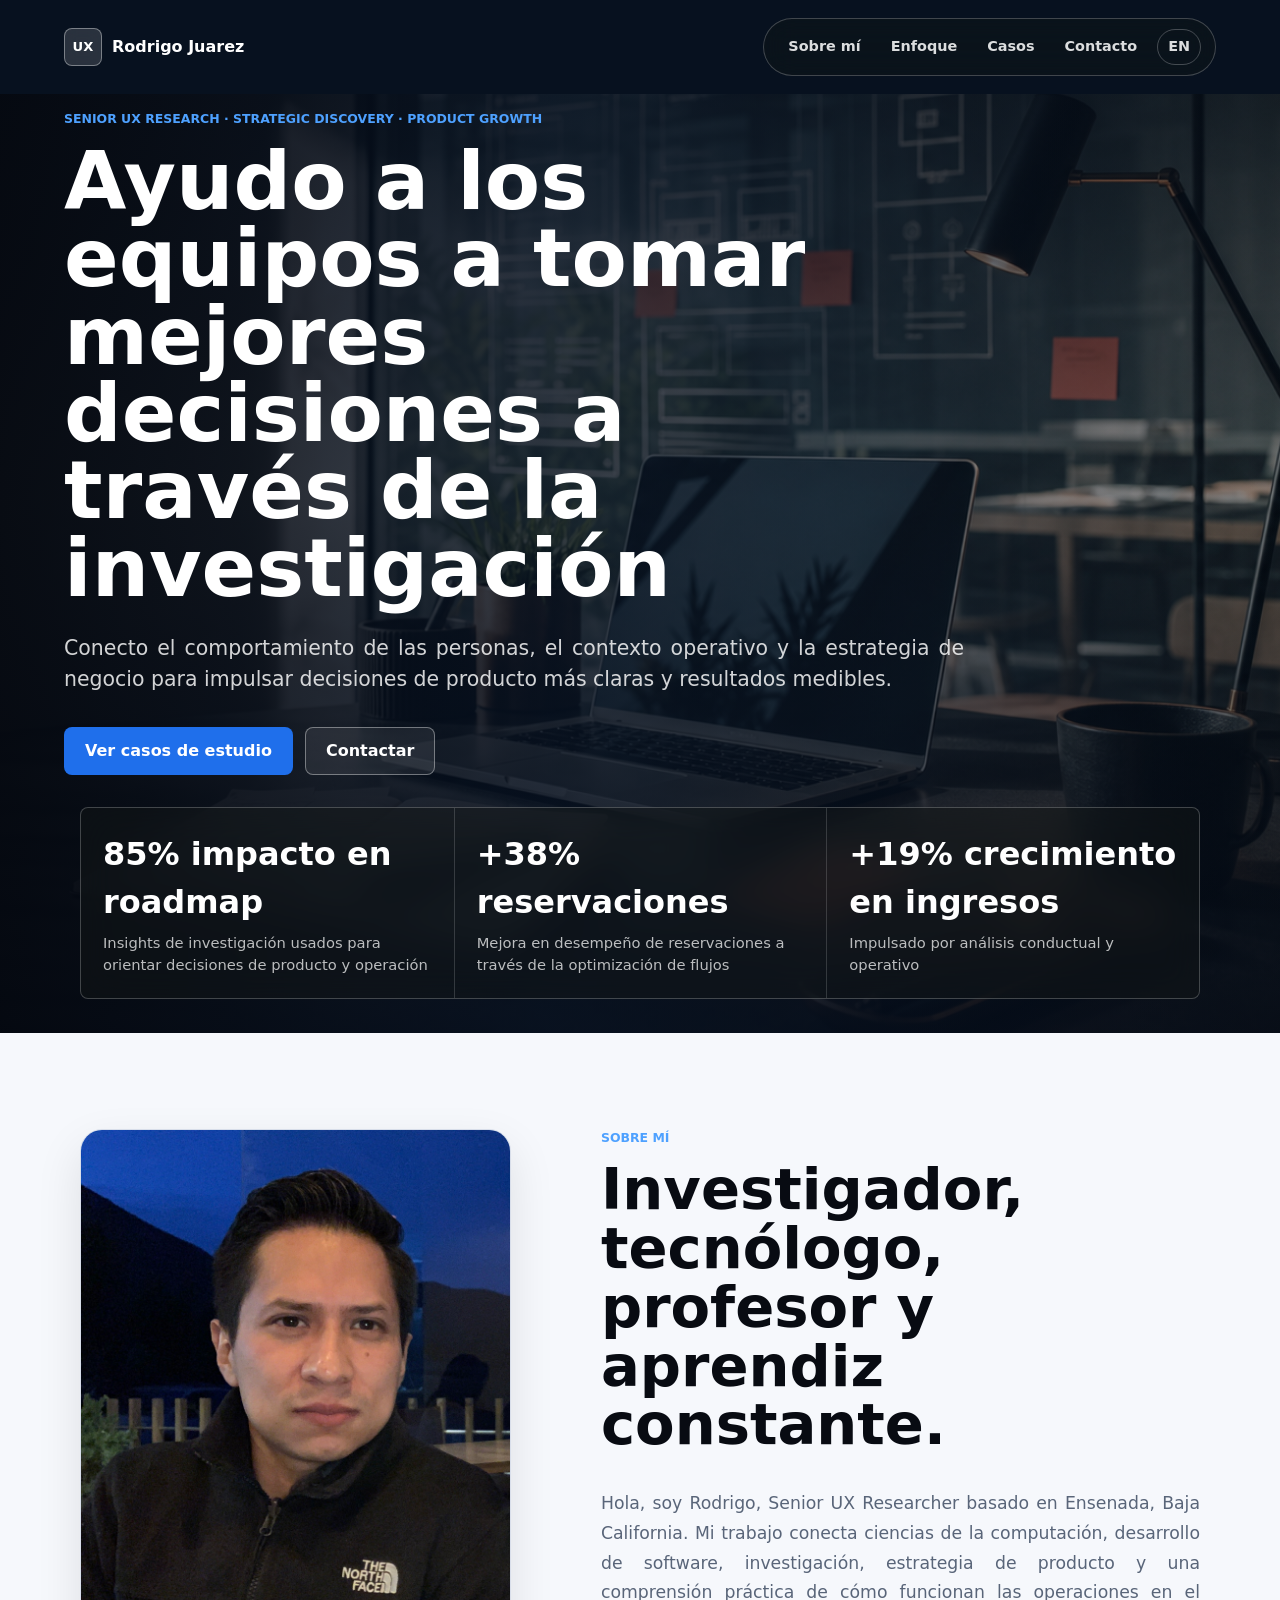
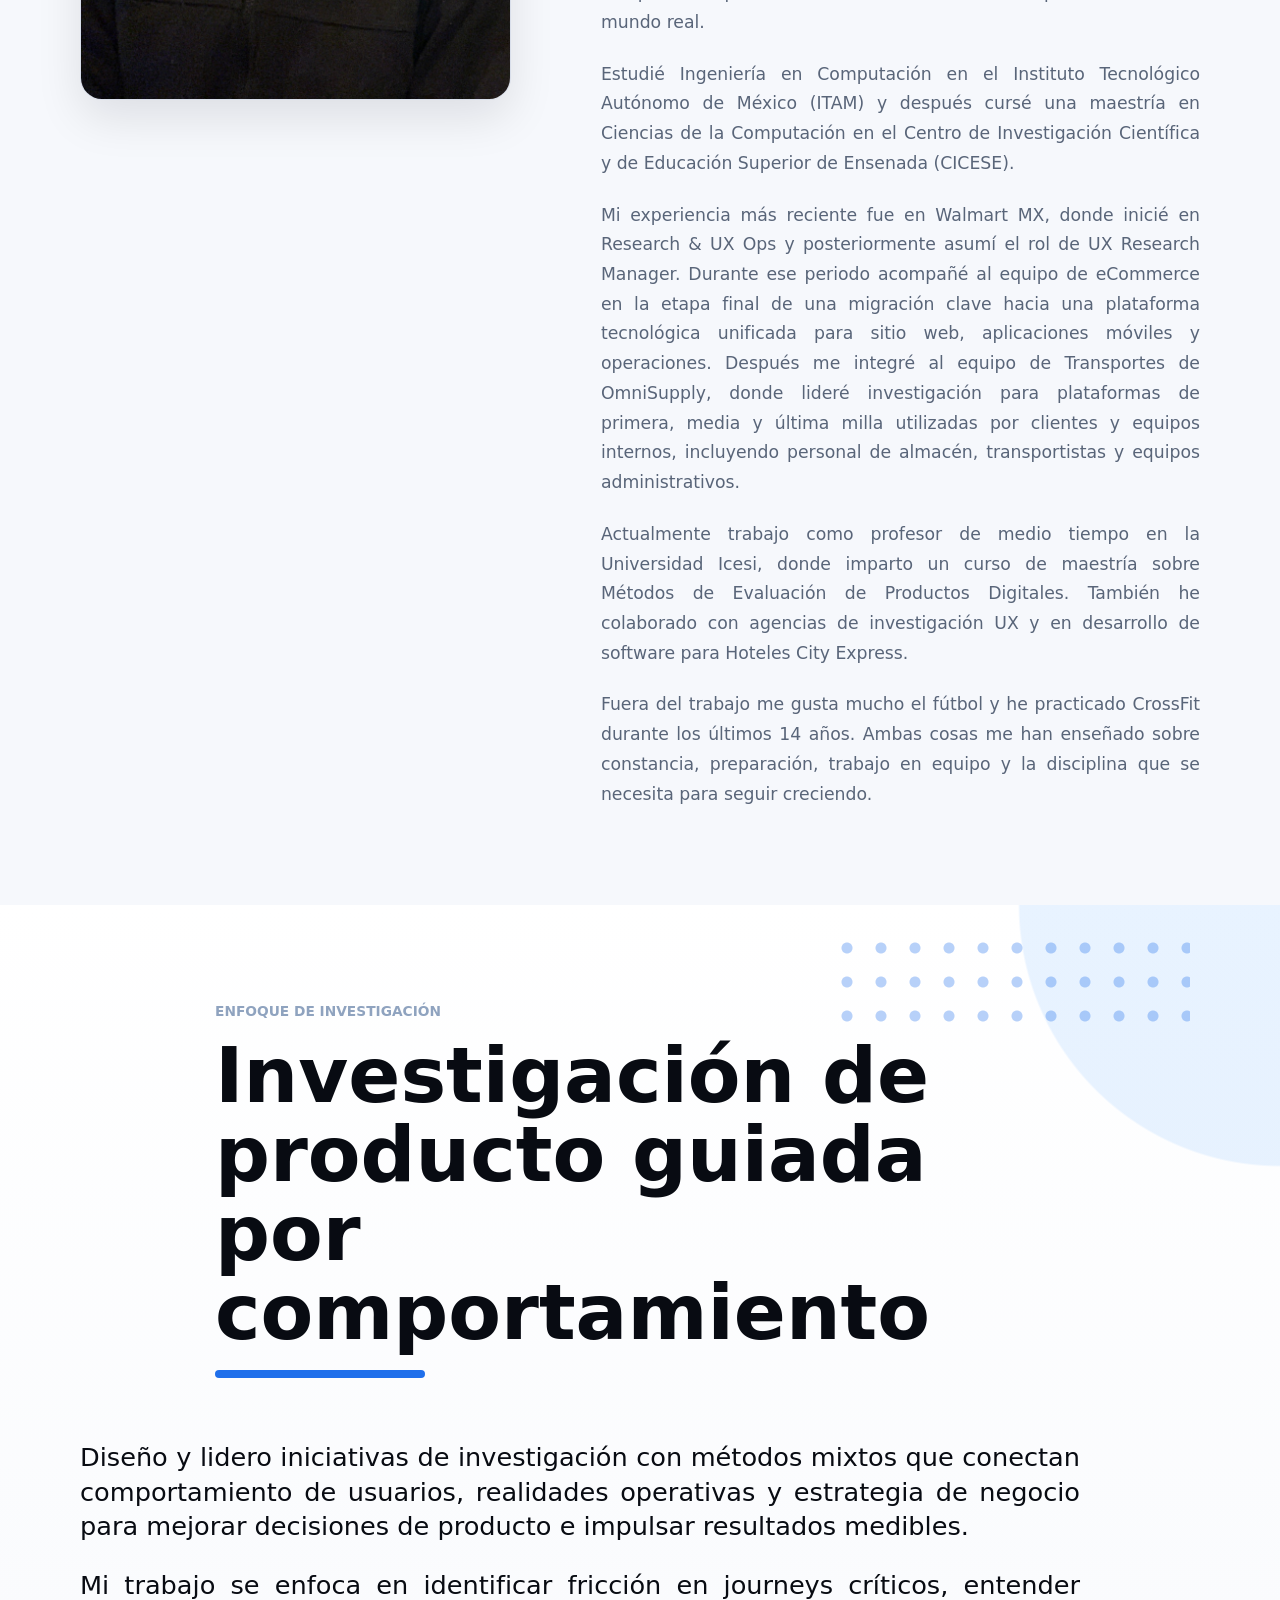
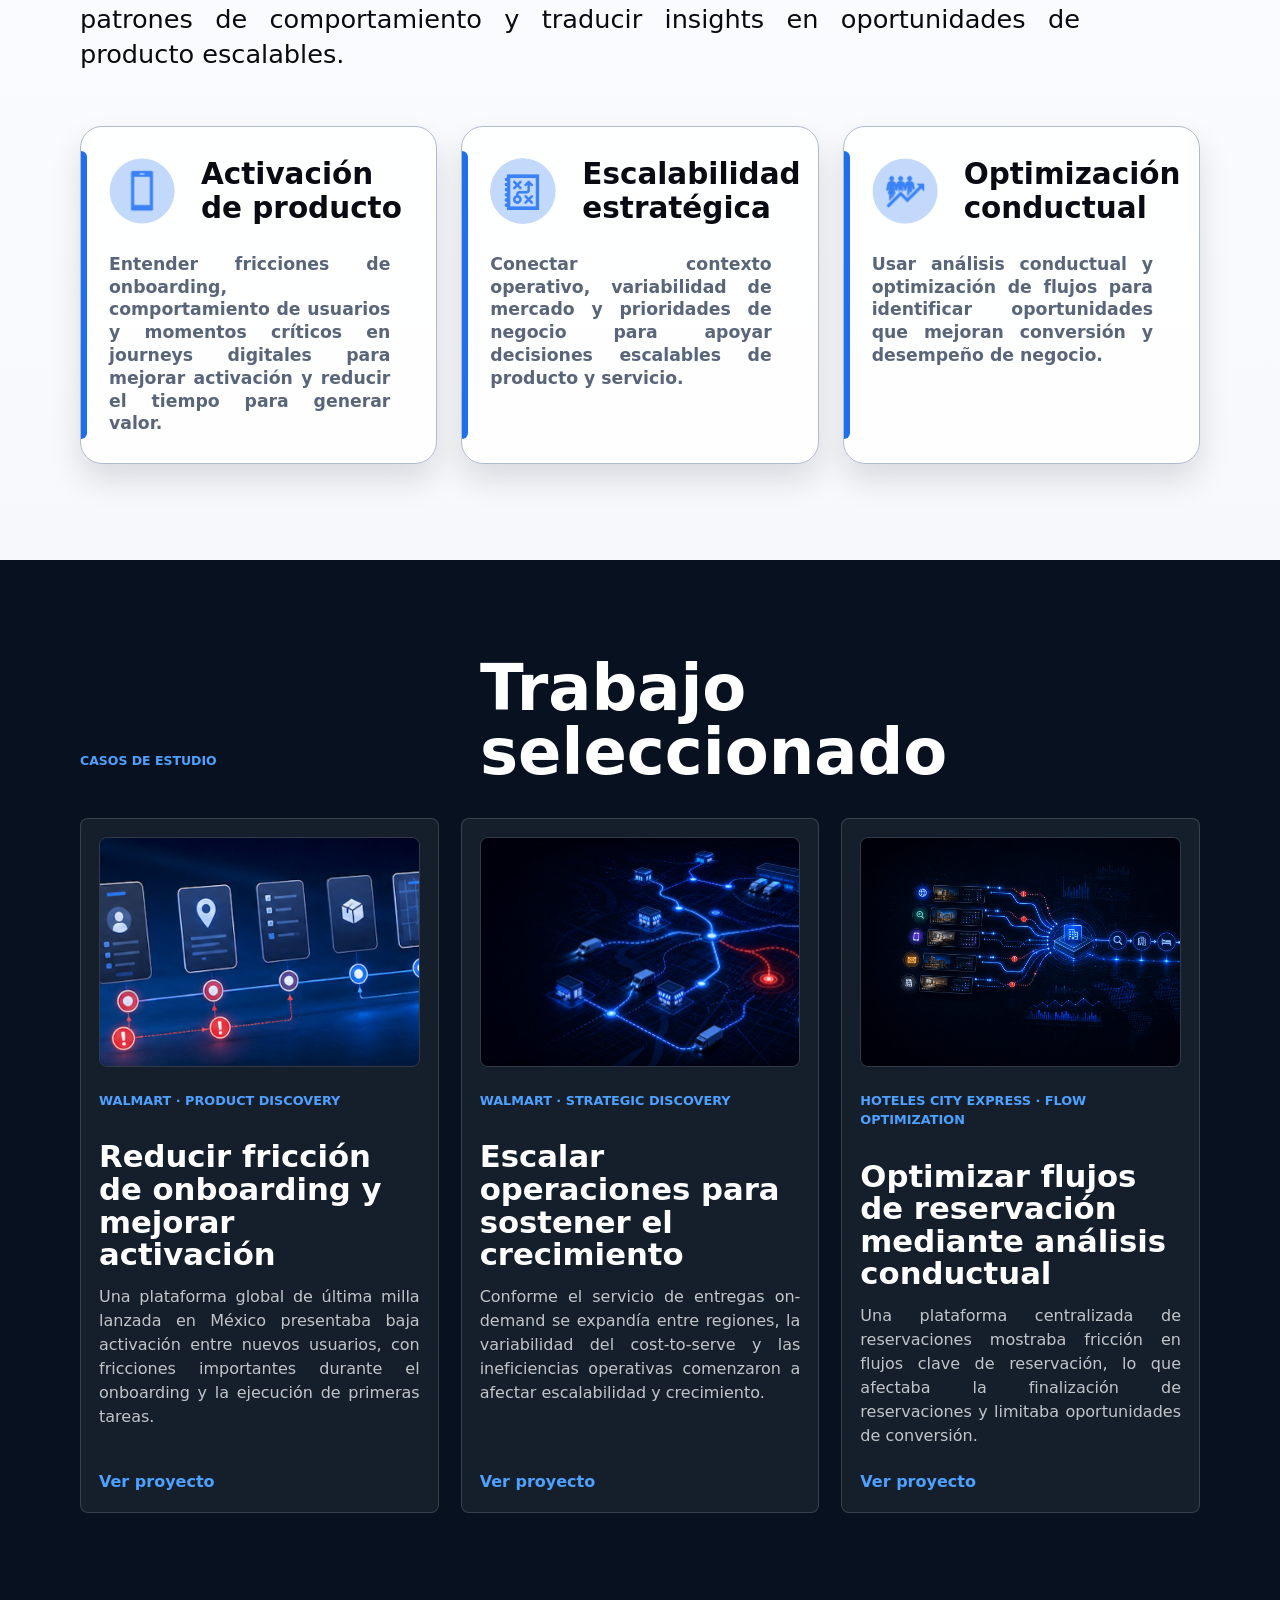
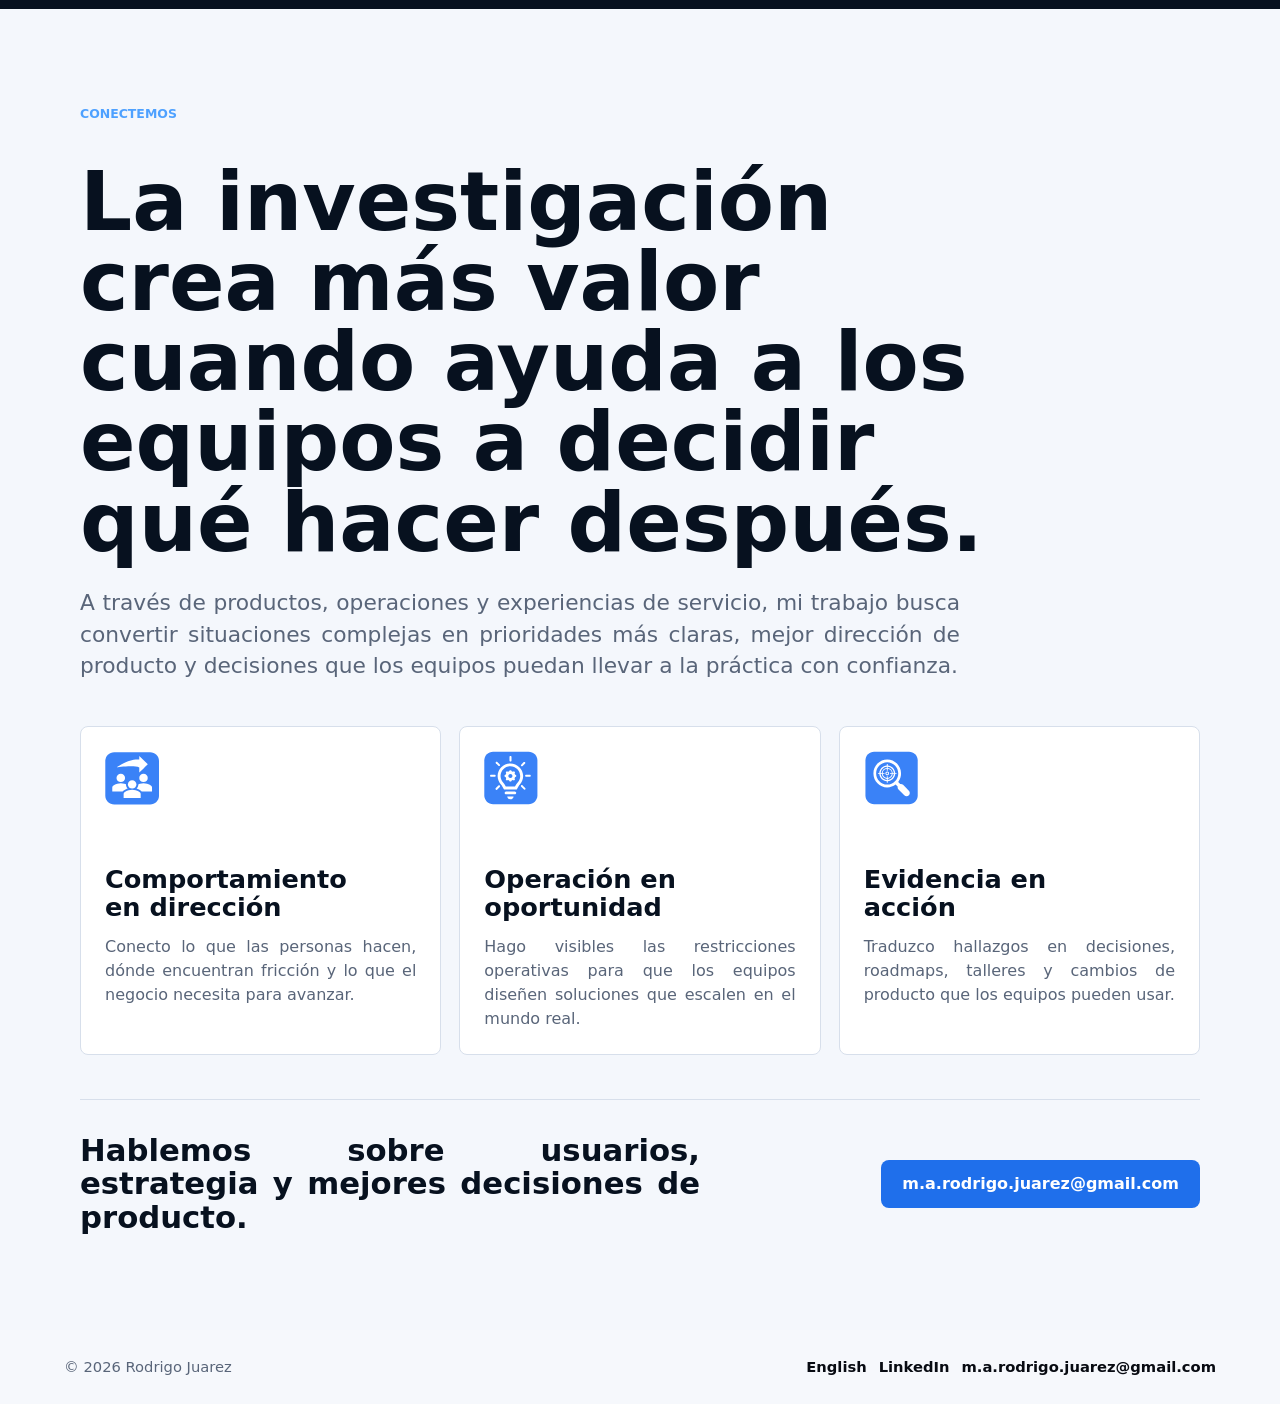
==== index-es.html @ e109f9f9 "Add files via upload" ====
<!doctype html>
<html lang="es">

<head>
    <meta charset="UTF-8" />
    <meta name="viewport" content="width=device-width, initial-scale=1.0" />
    <title>Portafolio | Sr. UX Researcher</title>
    <meta name="description"
        content="Portafolio profesional de un senior UX researcher: estrategia de investigación, estudios de usuarios, product discovery e impacto en decisiones de negocio." />
    <link rel="icon" href="../assets/favicon.svg" type="image/svg+xml" />
    <link rel="stylesheet" href="../styles.css" />
</head>

<body class="index-page">
    <header class="site-header">
        <a class="brand" href="#inicio" aria-label="Ir al inicio">
            <span class="brand-mark">UX</span>
            <span>Rodrigo Juarez</span>
        </a>
        <nav class="nav-links" aria-label="Navegación principal">
            <a href="#sobre-mi">Sobre mí</a>
            <a href="#enfoque">Enfoque</a>
            <a href="#casos">Casos</a>
            <a href="#contacto">Contacto</a>
            <a class="language-link" href="../index.html" lang="en">EN</a>
        </nav>
    </header>

    <main>
        <section class="hero" id="inicio" aria-label="Presentación">
            <div class="hero-media" aria-hidden="true"></div>
            <div class="hero-overlay"></div>
            <div class="hero-content">
                <p class="eyebrow">Senior UX Research · Strategic Discovery · Product Growth</p>
                <h1>Ayudo a los equipos a tomar mejores decisiones a través de la investigación</h1>
                <p class="hero-copy">
                    Conecto el comportamiento de las personas, el contexto operativo y la estrategia de negocio para
                    impulsar decisiones de producto más claras y resultados medibles.
                </p>
                <div class="hero-actions">
                    <a class="button primary" href="#casos">Ver casos de estudio</a>
                    <a class="button secondary" href="#contacto">Contactar</a>
                </div>
            </div>
            <div class="hero-stats" aria-label="Indicadores profesionales">
                <article>
                    <strong>85% impacto en roadmap</strong>
                    <span>Insights de investigación usados para orientar decisiones de producto y operación</span>
                </article>
                <article>
                    <strong>+38% reservaciones</strong>
                    <span>Mejora en desempeño de reservaciones a través de la optimización de flujos</span>
                </article>
                <article>
                    <strong>+19% crecimiento en ingresos</strong>
                    <span>Impulsado por análisis conductual y operativo</span>
                </article>
            </div>
        </section>

        <section class="section about-section" id="sobre-mi">
            <div class="about-photo">
                <img src="../assets/about-rodrigo-portrait.jpg" alt="Rodrigo Juarez" />
            </div>
            <div class="about-content">
                <p class="section-kicker">Sobre mí</p>
                <h2>Investigador, tecnólogo, profesor y aprendiz constante.</h2>
                <div class="about-copy">
                    <p>
                        Hola, soy Rodrigo, Senior UX Researcher basado en Ensenada, Baja California. Mi trabajo conecta
                        ciencias de la computación, desarrollo de software, investigación, estrategia de producto y una
                        comprensión práctica de cómo funcionan las operaciones en el mundo real.
                    </p>
                    <p>
                        Estudié Ingeniería en Computación en el Instituto Tecnológico Autónomo de México (ITAM) y
                        después cursé una maestría en Ciencias de la Computación en el Centro de Investigación
                        Científica y de Educación Superior de Ensenada (CICESE).
                    </p>
                    <p>
                        Mi experiencia más reciente fue en Walmart MX, donde inicié en Research & UX Ops y
                        posteriormente asumí el rol de UX Research Manager. Durante ese periodo acompañé al equipo de
                        eCommerce en la etapa final de una migración clave hacia una plataforma tecnológica unificada
                        para sitio web, aplicaciones móviles y operaciones. Después me integré al equipo de Transportes
                        de OmniSupply, donde lideré investigación para plataformas de primera, media y última milla
                        utilizadas por clientes y equipos internos, incluyendo personal de almacén, transportistas y
                        equipos administrativos.
                    </p>
                    <p>
                        Actualmente trabajo como profesor de medio tiempo en la Universidad Icesi, donde imparto un
                        curso de maestría sobre Métodos de Evaluación de Productos Digitales. También he colaborado con
                        agencias de investigación UX y en desarrollo de software para Hoteles City Express.
                    </p>
                    <p>
                        Fuera del trabajo me gusta mucho el fútbol y he practicado CrossFit durante los últimos 14 años.
                        Ambas cosas me han enseñado sobre constancia, preparación, trabajo en equipo y la disciplina que
                        se necesita para seguir creciendo.
                    </p>
                </div>
            </div>
        </section>

        <section class="section research-overview" id="enfoque">
            <div class="overview-header">
                <p class="section-kicker">Enfoque de investigación</p>
                <h2>Investigación de producto guiada por comportamiento</h2>
                <span class="title-rule" aria-hidden="true"></span>
            </div>
            <div class="overview-copy">
                <p>
                    Diseño y lidero iniciativas de investigación con métodos mixtos que conectan comportamiento de usuarios,
                    realidades operativas y estrategia de negocio para mejorar decisiones de producto e impulsar
                    resultados medibles.
                </p>
                <p>
                    Mi trabajo se enfoca en identificar fricción en journeys críticos, entender patrones de comportamiento y
                    traducir insights en oportunidades de producto escalables.
                </p>
            </div>
            <div class="capability-grid">
                <article class="capability">
                    <div class="capability-heading">
                        <span class="capability-icon" aria-hidden="true">
                            <img src="../assets/cel.png" alt="" />
                        </span>
                        <h3>Activación de producto</h3>
                    </div>
                    <p>Entender fricciones de onboarding, comportamiento de usuarios y momentos críticos en journeys
                        digitales para mejorar activación y reducir el tiempo para generar valor.</p>
                </article>
                <article class="capability">
                    <div class="capability-heading">
                        <span class="capability-icon" aria-hidden="true">
                            <img src="../assets/strategic.png" alt="" />
                        </span>
                        <h3>Escalabilidad estratégica</h3>
                    </div>
                    <p>Conectar contexto operativo, variabilidad de mercado y prioridades de negocio para apoyar
                        decisiones escalables de producto y servicio.</p>
                </article>
                <article class="capability">
                    <div class="capability-heading">
                        <span class="capability-icon" aria-hidden="true">
                            <img src="../assets/behavior.png" alt="" />
                        </span>
                        <h3>Optimización conductual</h3>
                    </div>
                    <p>Usar análisis conductual y optimización de flujos para identificar oportunidades que mejoran
                        conversión y desempeño de negocio.</p>
                </article>
            </div>
        </section>

        <section class="section case-section" id="casos">
            <div class="section-heading">
                <p class="section-kicker">Casos de estudio</p>
                <h2>Trabajo seleccionado</h2>
            </div>
            <div class="case-list">
                <article class="case-card">
                    <div class="case-image case-image-onboarding">
                        <img src="../assets/onboarding-journey-visual.png" alt="" />
                    </div>
                    <div class="case-meta">
                        <span>Walmart · Product discovery</span>
                    </div>
                    <h3>Reducir fricción de onboarding y mejorar activación</h3>
                    <p>
                        Una plataforma global de última milla lanzada en México presentaba baja activación entre nuevos
                        usuarios, con fricciones importantes durante el onboarding y la ejecución de primeras tareas.
                    </p>
                    <a class="case-link" href="project-onboarding-es.html">Ver proyecto</a>
                </article>
                <article class="case-card">
                    <div class="case-image case-image-scaling">
                        <img src="../assets/scaling-operations-hero.png" alt="" />
                    </div>
                    <div class="case-meta">
                        <span>Walmart · Strategic discovery</span>
                    </div>
                    <h3>Escalar operaciones para sostener el crecimiento</h3>
                    <p>
                        Conforme el servicio de entregas on-demand se expandía entre regiones, la variabilidad del
                        cost-to-serve y las ineficiencias operativas comenzaron a afectar escalabilidad y crecimiento.
                    </p>
                    <a class="case-link" href="project-scaling-operations-es.html">Ver proyecto</a>
                </article>
                <article class="case-card">
                    <div class="case-image case-image-booking">
                        <img src="../assets/booking-flow-hero.png" alt="" />
                    </div>
                    <div class="case-meta">
                        <span>Hoteles City Express · Flow optimization</span>
                    </div>
                    <h3>Optimizar flujos de reservación mediante análisis conductual</h3>
                    <p>
                        Una plataforma centralizada de reservaciones mostraba fricción en flujos clave de reservación, lo que
                        afectaba la finalización de reservaciones y limitaba oportunidades de conversión.
                    </p>
                    <a class="case-link" href="project-booking-flow-es.html">Ver proyecto</a>
                </article>
            </div>
        </section>

        <section class="section portfolio-close-section" id="contacto">
            <div class="portfolio-close-header">
                <p class="section-kicker">Conectemos</p>
                <h2>La investigación crea más valor cuando ayuda a los equipos a decidir qué hacer después.</h2>
                <p>
                    A través de productos, operaciones y experiencias de servicio, mi trabajo busca convertir
                    situaciones complejas en prioridades más claras, mejor dirección de producto y decisiones que los
                    equipos puedan llevar a la práctica con confianza.
                </p>
            </div>
            <div class="closing-grid">
                <article>
                    <span class="closing-icon" aria-hidden="true">
                        <img src="../assets/closing-behavior-direction.svg" alt="" />
                    </span>
                    <h3>Comportamiento en dirección</h3>
                    <p>Conecto lo que las personas hacen, dónde encuentran fricción y lo que el negocio necesita para
                        avanzar.</p>
                </article>
                <article>
                    <span class="closing-icon" aria-hidden="true">
                        <img src="../assets/closing-operations-opportunity.svg" alt="" />
                    </span>
                    <h3>Operación en oportunidad</h3>
                    <p>Hago visibles las restricciones operativas para que los equipos diseñen soluciones que escalen en
                        el mundo real.</p>
                </article>
                <article>
                    <span class="closing-icon" aria-hidden="true">
                        <img src="../assets/closing-evidence-action.svg" alt="" />
                    </span>
                    <h3>Evidencia en acción</h3>
                    <p>Traduzco hallazgos en decisiones, roadmaps, talleres y cambios de producto que los equipos
                        pueden usar.</p>
                </article>
            </div>
            <div class="closing-cta">
                <p>Hablemos sobre usuarios, estrategia y mejores decisiones de producto.</p>
                <a class="button primary" href="mailto:m.a.rodrigo.juarez@gmail.com">m.a.rodrigo.juarez@gmail.com</a>
            </div>
        </section>
    </main>

    <footer class="site-footer">
        <span>© 2026 Rodrigo Juarez</span>
        <div>
            <a href="../index.html" lang="en">English</a>
            <a href="https://www.linkedin.com/in/marodrigojuarez" target="_blank" rel="noreferrer">LinkedIn</a>
            <a href="mailto:m.a.rodrigo.juarez@gmail.com">m.a.rodrigo.juarez@gmail.com</a>
        </div>
    </footer>
</body>

</html>
---- styles.css ----
:root {
    --ink: #080b12;
    --muted: #596579;
    --paper: #f6f8fc;
    --line: #d8deea;
    --forest: #07111f;
    --teal: #1f6feb;
    --copper: #4ea1ff;
    --clay: #e3ebf7;
    --white: #ffffff;
    --cloudless: #dbe7ff;
    --shadow: 0 22px 60px rgba(8, 11, 18, 0.16);
    --page-gutter: clamp(20px, 5vw, 64px);
    --content-max: 1120px;
    --section-y: 96px;
}

* {
    box-sizing: border-box;
}

html {
    scroll-behavior: smooth;
}

body {
    margin: 0;
    color: var(--ink);
    background: var(--paper);
    font-family: Inter, ui-sans-serif, system-ui, -apple-system, BlinkMacSystemFont, "Segoe UI", Arial, sans-serif;
    line-height: 1.5;
}

a {
    color: inherit;
    text-decoration: none;
}

.site-header {
    position: fixed;
    background-color: #07111f;
    top: 0;
    left: 0;
    z-index: 20;
    display: flex;
    align-items: center;
    justify-content: space-between;
    width: 100%;
    padding: 18px var(--page-gutter);
    color: var(--white);
}

.brand,
.nav-links {
    display: flex;
    align-items: center;
    gap: 10px;
}

.brand {
    font-weight: 800;
}

.brand-mark {
    display: grid;
    width: 38px;
    height: 38px;
    place-items: center;
    border: 1px solid rgba(255, 255, 255, 0.38);
    background: rgba(255, 255, 255, 0.14);
    border-radius: 8px;
    font-size: 0.82rem;
    backdrop-filter: blur(14px);
}

.nav-links {
    padding: 10px 14px;
    border: 1px solid rgba(255, 255, 255, 0.22);
    background: rgba(20, 24, 23, 0.34);
    border-radius: 999px;
    backdrop-filter: blur(16px);
}

.nav-links a {
    padding: 6px 10px;
    border-radius: 999px;
    color: rgba(255, 255, 255, 0.86);
    font-size: 0.9rem;
    font-weight: 600;
}

.nav-links a:hover {
    background: rgba(255, 255, 255, 0.14);
    color: var(--white);
}

.language-link {
    border: 1px solid rgba(255, 255, 255, 0.24);
}

.hero {
    position: relative;
    display: grid;
    min-height: 92vh;
    overflow: hidden;
    color: var(--white);
}

.hero-media,
.hero-overlay {
    position: absolute;
    inset: 0;
}

.hero-media {
    background: url("assets/hero-workspace.png") center right / cover no-repeat;
    transform: scale(1.01);
}

.hero-overlay {
    background: linear-gradient(90deg, rgba(4, 8, 16, 0.92) 0%, rgba(6, 17, 34, 0.72) 43%, rgba(8, 21, 40, 0.24) 100%), linear-gradient(180deg, rgba(4, 8, 16, 0.58) 0%, rgba(5, 12, 24, 0.12) 48%, rgba(4, 8, 16, 0.86) 100%);
}

.hero-content {
    position: relative;
    z-index: 2;
    align-self: center;
    width: min(900px, calc(100% - 40px));
    margin-left: var(--page-gutter);
    padding-top: 84px;
    margin-bottom: 32px;
}

.eyebrow {
    margin: 26px 0 14px;
    color: var(--copper);
    font-size: 0.78rem;
    font-weight: 800;
    letter-spacing: 0;
    text-transform: uppercase;
}

.section-kicker {
    margin: 0 0 14px;
    color: var(--copper);
    font-size: 0.78rem;
    font-weight: 800;
    letter-spacing: 0;
    text-transform: uppercase;
}

.index-page main p {
    text-align: justify;
    text-align-last: auto;
    hyphens: auto;
}

.hero h1 {
    max-width: 820px;
    margin: 0;
    font-size: clamp(3rem, 6.3vw, 5.35rem);
    line-height: 0.96;
    letter-spacing: 0;
}

.hero-copy {
    max-width: 920px;
    margin: 26px 0 0;
    color: rgba(255, 255, 255, 0.82);
    font-size: clamp(1.04rem, 2vw, 1.28rem);
}

.hero-actions,
.site-footer div {
    display: flex;
    flex-wrap: wrap;
    gap: 12px;
}

.hero-actions {
    margin-top: 32px;
}

.button {
    display: inline-flex;
    min-height: 48px;
    align-items: center;
    justify-content: center;
    padding: 0 20px;
    border: 1px solid transparent;
    border-radius: 8px;
    font-weight: 800;
}

.button.primary {
    background: var(--teal);
    color: var(--white);
}

.button.primary:hover {
    background: #185abc;
}

.button.secondary {
    border-color: rgba(255, 255, 255, 0.38);
    background: rgba(255, 255, 255, 0.08);
    color: var(--white);
}

.hero-stats {
    position: relative;
    z-index: 2;
    display: grid;
    grid-template-columns: repeat(3, minmax(0, 1fr));
    align-self: end;
    width: min(var(--content-max), calc(100% - (var(--page-gutter) * 2)));
    margin: 0 auto 34px;
    border: 1px solid rgba(255, 255, 255, 0.22);
    background: rgba(20, 24, 23, 0.48);
    border-radius: 8px;
    backdrop-filter: blur(18px);
}

.hero-stats article {
    padding: 22px;
}

.hero-stats article+article {
    border-left: 1px solid rgba(255, 255, 255, 0.16);
}

.hero-stats strong {
    display: block;
    font-size: clamp(1.35rem, 3vw, 2rem);
}

.hero-stats span {
    display: block;
    margin-top: 6px;
    color: rgba(255, 255, 255, 0.72);
    font-size: 0.92rem;
}

.section {
    width: min(var(--content-max), calc(100% - (var(--page-gutter) * 2)));
    margin: 0 auto;
    padding: var(--section-y) 0;
}

.section h2 {
    margin: 0;
    font-size: clamp(2rem, 5vw, 4.15rem);
    line-height: 1;
    letter-spacing: 0;
}

.section-heading {
    display: flex;
    align-items: end;
    justify-content: space-between;
    gap: 24px;
    margin-bottom: 34px;
}

.section-heading h2 {
    max-width: 720px;
}

.about-section {
    display: grid;
    grid-template-columns: minmax(280px, 0.72fr) minmax(0, 1fr);
    gap: clamp(36px, 7vw, 92px);
    align-items: start;
}

.about-photo {
    position: sticky;
    top: 112px;
    display: grid;
    min-height: 560px;
    place-items: center;
    overflow: hidden;
    border: 1px solid var(--line);
    border-radius: 22px;
    background:
        linear-gradient(135deg, rgba(31, 111, 235, 0.18), rgba(7, 17, 31, 0.05)),
        #ffffff;
    box-shadow: 0 18px 46px rgba(8, 11, 18, 0.1);
}

.about-photo img {
    display: block;
    width: 100%;
    height: 100%;
    min-height: 560px;
    object-fit: cover;
    object-position: center 35%;
}

.about-content h2 {
    max-width: 820px;
    font-size: clamp(2.35rem, 4.5vw, 4.3rem);
    line-height: 1.02;
}

.about-copy {
    display: grid;
    gap: 22px;
    margin-top: 34px;
    color: var(--muted);
    font-size: clamp(1rem, 1.35vw, 1.12rem);
    line-height: 1.72;
}

.about-copy p {
    margin: 0;
}

.research-overview {
    position: relative;
    width: 100%;
    max-width: none;
    margin: 0;
    padding: var(--section-y) var(--page-gutter);
    overflow: hidden;
    background:
        radial-gradient(circle at right top, rgba(78, 161, 255, 0.13) 0 260px, transparent 262px),
        linear-gradient(180deg, #ffffff 0%, var(--paper) 100%);
}

.research-overview::before {
    content: "";
    position: absolute;
    top: 26px;
    right: clamp(24px, 7vw, 120px);
    width: 360px;
    height: 108px;
    opacity: 0.32;
    background-image: radial-gradient(circle, #1f6feb 0 5px, transparent 6px);
    background-size: 34px 34px;
    pointer-events: none;
}

.overview-header,
.overview-copy,
.research-overview .capability-grid {
    position: relative;
    z-index: 1;
    width: min(var(--content-max), 100%);
    margin-right: auto;
    margin-left: auto;
}

.overview-header {
    max-width: 850px;
}

.overview-header .section-kicker {
    margin-top: 0;
    color: #8fa3bf;
    font-size: 0.86rem;
}

.overview-header h2 {
    max-width: 760px;
    font-size: clamp(3rem, 6vw, 5.35rem);
    line-height: 1.03;
}

.title-rule {
    display: block;
    width: min(210px, 42vw);
    height: 8px;
    margin-top: 18px;
    border-radius: 999px;
    background: var(--teal);
}

.overview-copy {
    display: grid;
    gap: 24px;
    margin-top: 62px;
    margin-bottom: 54px;
    color: var(--ink);
    font-size: clamp(1.18rem, 2vw, 1.62rem);
    line-height: 1.35;
}

.overview-copy p {
    max-width: 1000px;
    margin: 0;
}

.capability-grid {
    display: grid;
    grid-template-columns: repeat(3, minmax(0, 1fr));
    gap: 24px;
}

.capability {
    position: relative;
    min-height: 278px;
    padding: 30px 28px 28px;
    overflow: hidden;
    border: 1px solid #aebbd0;
    border-radius: 22px;
    background: rgba(255, 255, 255, 0.92);
    box-shadow: 0 16px 32px rgba(8, 11, 18, 0.12);
}

.capability::before {
    content: "";
    position: absolute;
    top: 24px;
    bottom: 24px;
    left: 0;
    width: 6px;
    border-radius: 0 999px 999px 0;
    background: var(--teal);
}

.capability-heading {
    display: grid;
    grid-template-columns: 74px minmax(0, 1fr);
    gap: 18px;
    align-items: center;
}

.capability-icon {
    display: inline-flex;
    width: 66px;
    height: 66px;
    align-items: center;
    justify-content: center;
    border-radius: 999px;
    overflow: hidden;
}

.capability-icon img {
    display: block;
    width: 100%;
    height: 100%;
    object-fit: contain;
}

.capability h3,
.case-card h3 {
    margin: 34px 0 12px;
    font-size: 1.28rem;
    line-height: 1.15;
}

.capability h3 {
    min-height: auto;
    margin: 0;
    font-size: clamp(1.45rem, 2.3vw, 2rem);
    line-height: 1.16;
}

.capability p,
.case-card p {
    margin: 0;
    color: var(--muted);
}

.capability p {
    max-width: 94%;
    margin-top: 28px;
    font-size: clamp(1rem, 1.35vw, 1.15rem);
    font-weight: 600;
    line-height: 1.32;
}

.case-section {
    width: 100%;
    max-width: none;
    margin: 0;
    padding: var(--section-y) var(--page-gutter);
    background: var(--forest);
    color: var(--white);
}

.case-section>.section-heading,
.case-section>.case-list {
    width: min(var(--content-max), 100%);
    margin-right: auto;
    margin-left: auto;
}

.case-list {
    display: grid;
    grid-template-columns: repeat(3, minmax(0, 1fr));
    gap: 22px;
}

.case-card {
    display: flex;
    min-height: 560px;
    flex-direction: column;
    padding: 18px;
    border: 1px solid rgba(255, 255, 255, 0.15);
    background: rgba(255, 255, 255, 0.06);
    border-radius: 8px;
}

.case-card p {
    color: rgba(255, 255, 255, 0.74);
}

.case-image {
    display: grid;
    height: 230px;
    margin-bottom: 24px;
    place-items: center;
    overflow: hidden;
    border: 1px solid rgba(255, 255, 255, 0.12);
    border-radius: 8px;
}

.case-image img {
    display: block;
    width: 100%;
    height: 100%;
    object-fit: cover;
}

.case-image-onboarding img {
    object-position: center;
}

.case-image-scaling img {
    object-position: center;
}

.case-image-booking img {
    object-position: center;
}

.placeholder-image {
    background:
        radial-gradient(circle at 72% 18%, rgba(78, 161, 255, 0.35) 0 70px, transparent 72px),
        linear-gradient(135deg, rgba(31, 111, 235, 0.22), rgba(255, 255, 255, 0.06));
}

.placeholder-image span {
    color: rgba(255, 255, 255, 0.58);
    font-size: 0.78rem;
    font-weight: 800;
    text-transform: uppercase;
}

.case-meta {
    display: flex;
    flex-wrap: wrap;
    justify-content: space-between;
    gap: 10px;
    color: var(--copper);
    font-size: 0.8rem;
    font-weight: 800;
    text-transform: uppercase;
}

.case-card h3 {
    margin: 30px 0 14px;
    font-size: clamp(1.55rem, 2.4vw, 2.25rem);
    line-height: 1.06;
}

.case-impact {
    display: grid;
    grid-template-columns: repeat(2, minmax(0, 1fr));
    gap: 16px;
    margin: 54px 0 0;
}

.case-impact div {
    padding-top: 18px;
    border-top: 1px solid var(--line);
}

.case-impact dt {
    color: var(--teal);
    font-size: 0.78rem;
    font-weight: 800;
    text-transform: uppercase;
}

.case-impact dd {
    margin: 8px 0 0;
}

.case-impact.compact {
    grid-template-columns: 1fr;
    gap: 14px;
    margin-top: 34px;
}

.case-impact.compact div {
    padding-top: 14px;
    border-top-color: rgba(255, 255, 255, 0.16);
}

.case-impact.compact dt {
    color: var(--copper);
}

.case-impact.compact dd {
    font-size: 0.92rem;
    line-height: 1.45;
}

.case-link {
    display: inline-flex;
    width: fit-content;
    align-items: center;
    margin-top: auto;
    padding-top: 22px;
    color: var(--copper);
    font-weight: 800;
}

.case-link:hover {
    color: var(--white);
}

.project-page {
    min-height: 100vh;
    padding: 42px clamp(20px, 7vw, 92px);
    background: var(--paper);
}

.back-link {
    display: inline-flex;
    margin-bottom: 86px;
    color: var(--teal);
    font-weight: 800;
}

.project-hero {
    max-width: 980px;
}

.project-hero h1 {
    margin: 0;
    font-size: clamp(3rem, 7vw, 6rem);
    line-height: 0.98;
}

.project-hero p:last-child {
    max-width: 760px;
    margin: 28px 0 0;
    color: var(--muted);
    font-size: clamp(1.05rem, 2vw, 1.35rem);
}

.case-study-page {
    position: relative;
    overflow: hidden;
    background: #ffffff;
}

.case-study-page::before {
    content: "";
    position: absolute;
    top: -10px;
    right: clamp(20px, 8vw, 110px);
    width: 420px;
    height: 170px;
    opacity: 0.34;
    background-image: radial-gradient(circle, #1f6feb 0 5px, transparent 6px);
    background-size: 34px 34px;
    pointer-events: none;
}

.case-study-hero {
    position: relative;
    z-index: 1;
    max-width: 1180px;
    margin-top: 10px;
}

.project-label {
    margin: 0 0 14px;
    color: #8fa3bf;
    font-size: 0.95rem;
    font-weight: 900;
    text-transform: uppercase;
}

.case-study-hero h1 {
    max-width: 1040px;
    margin: 0;
    font-size: clamp(3.3rem, 7vw, 6.2rem);
    line-height: 0.98;
}

.project-context {
    margin: 22px 0 0;
    font-size: clamp(1.15rem, 2vw, 1.65rem);
}

.case-study-grid {
    position: relative;
    z-index: 1;
    display: grid;
    grid-template-columns: minmax(0, 1fr) minmax(360px, 0.95fr);
    gap: 42px;
    align-items: start;
    margin-top: 52px;
}

.study-side {
    display: grid;
    gap: 28px;
}

.study-panel {
    position: relative;
    padding: 42px 36px 34px;
    border: 1px solid #b9c4d3;
    border-radius: 24px;
    background: #ffffff;
    box-shadow: 0 16px 28px rgba(8, 11, 18, 0.08);
}

.panel-heading {
    position: absolute;
    top: -28px;
    left: 32px;
    display: inline-flex;
    align-items: center;
    gap: 10px;
    padding-right: 12px;
    background: #ffffff;
}

.panel-heading::after {
    content: "";
    width: 80px;
    height: 2px;
    background: #b9c4d3;
}

.panel-icon {
    display: grid;
    width: 54px;
    height: 54px;
    place-items: center;
    border-radius: 999px;
    background: var(--teal);
    color: #ffffff;
    font-size: 1.25rem;
    font-weight: 900;
}

.panel-heading h2 {
    margin: 0;
    font-size: 1.45rem;
}

.study-panel p {
    margin: 0 0 24px;
    font-size: clamp(1rem, 1.35vw, 1.18rem);
    line-height: 1.35;
}

.study-panel h3 {
    margin: 8px 0 10px;
    font-size: 1.1rem;
}

.study-panel hr {
    height: 2px;
    margin: 30px 22px 24px;
    border: 0;
    background: #9aa9bc;
}

.signal-grid,
.need-grid {
    display: grid;
    gap: 22px;
    margin-top: 30px;
    text-align: center;
}

.signal-grid {
    grid-template-columns: repeat(3, minmax(0, 1fr));
}

.need-grid {
    grid-template-columns: repeat(4, minmax(0, 1fr));
}

.signal-grid p,
.need-grid p {
    margin: 10px auto 0;
    max-width: 190px;
    font-size: 1rem;
    line-height: 1.18;
}

.mini-icon {
    display: inline-grid;
    width: 52px;
    height: 52px;
    place-items: center;
    border-radius: 10px;
    background: rgba(31, 111, 235, 0.18);
    color: var(--teal);
}

.mini-icon::before {
    font-size: 1.5rem;
    font-weight: 900;
}

.mini-icon.chart::before {
    content: "v";
}

.mini-icon.clock::before {
    content: "t";
}

.mini-icon.puzzle::before {
    content: "+";
}

.mini-icon.user::before {
    content: "u";
}

.mini-icon.down::before {
    content: "-";
}

.mini-icon.rocket::before {
    content: "^";
}

.mini-icon.lock::before {
    content: "L";
}

.study-list {
    display: grid;
    gap: 13px;
    padding: 0;
    margin: 0;
    list-style: none;
}

.study-list li {
    position: relative;
    padding-left: 28px;
    font-size: clamp(0.98rem, 1.3vw, 1.14rem);
    line-height: 1.35;
}

.study-list li::before {
    content: "";
    position: absolute;
    top: 0.55em;
    left: 0;
    width: 11px;
    height: 11px;
    border-radius: 999px;
    background: var(--teal);
}

.immersive-case-page {
    padding: 0;
    background: #ffffff;
}

.sr-only {
    position: absolute;
    width: 1px;
    height: 1px;
    padding: 0;
    margin: -1px;
    overflow: hidden;
    clip: rect(0, 0, 0, 0);
    white-space: nowrap;
    border: 0;
}

.immersive-back {
    position: absolute;
    top: 34px;
    left: clamp(20px, 5vw, 64px);
    z-index: 4;
    color: rgba(255, 255, 255, 0.76);
}

.immersive-back:hover {
    color: #ffffff;
}

.immersive-hero {
    position: relative;
    display: flex;
    min-height: 560px;
    align-items: center;
    padding: 112px clamp(20px, 5vw, 64px) 72px;
    overflow: hidden;
    color: #ffffff;
    background:
        radial-gradient(circle at 68% 28%, rgba(31, 111, 235, 0.24), transparent 30%),
        linear-gradient(135deg, #020711 0%, #06111f 48%, #07182c 100%);
}

.immersive-hero::after {
    content: "";
    position: absolute;
    inset: 0;
    z-index: 1;
    background:
        linear-gradient(90deg, rgba(2, 7, 17, 0.98) 0%, rgba(2, 7, 17, 0.88) 30%, rgba(2, 7, 17, 0.4) 54%, rgba(2, 7, 17, 0.08) 100%),
        linear-gradient(180deg, rgba(2, 7, 17, 0.05) 0%, rgba(2, 7, 17, 0.18) 100%);
    pointer-events: none;
}

.immersive-hero-copy {
    position: relative;
    z-index: 2;
    max-width: 650px;
}

.immersive-hero .project-label {
    color: #8fbfff;
}

.immersive-hero h1 {
    max-width: 620px;
    margin: 0;
    font-size: clamp(3rem, 5vw, 4.9rem);
    line-height: 1.02;
}

.immersive-hero-copy>p:last-of-type {
    max-width: 600px;
    margin: 28px 0 0;
    color: rgba(255, 255, 255, 0.76);
    font-size: clamp(1rem, 1.5vw, 1.18rem);
    line-height: 1.55;
}

.project-meta-row {
    display: flex;
    flex-wrap: wrap;
    gap: 10px;
    margin-top: 34px;
}

.project-meta-row span {
    padding: 9px 12px;
    border: 1px solid rgba(255, 255, 255, 0.18);
    border-radius: 999px;
    background: rgba(255, 255, 255, 0.08);
    color: rgba(255, 255, 255, 0.82);
    font-size: 0.86rem;
    font-weight: 800;
}

.journey-visual {
    position: absolute;
    inset: 0 0 0 auto;
    z-index: 0;
    width: min(74vw, 1180px);
    min-height: 100%;
    border: 0;
    border-radius: 0;
    background: transparent;
    box-shadow: none;
    backdrop-filter: none;
}

.mockup-frame {
    min-height: 100%;
    overflow: visible;
    background: transparent;
}

.mockup-frame img {
    display: block;
    width: 100%;
    height: 100%;
    min-height: 560px;
    object-fit: cover;
    object-position: center right;
    opacity: 0.92;
    filter: saturate(1.04) contrast(1.05);
}

.journey-line {
    position: absolute;
    top: 50%;
    left: 16%;
    width: 68%;
    height: 3px;
    background: linear-gradient(90deg, rgba(78, 161, 255, 0.2), #4ea1ff, rgba(78, 161, 255, 0.2));
}

.journey-step {
    position: absolute;
    display: grid;
    width: 112px;
    min-height: 112px;
    place-items: center;
    padding: 16px;
    border: 1px solid rgba(255, 255, 255, 0.2);
    border-radius: 24px;
    background: rgba(255, 255, 255, 0.13);
    text-align: center;
}

.journey-step span {
    color: #8fbfff;
    font-weight: 900;
}

.journey-step strong {
    font-size: 0.92rem;
}

.journey-step.active {
    top: 18%;
    left: 12%;
}

.journey-step.friction {
    background: rgba(31, 111, 235, 0.22);
}

.journey-step:nth-of-type(3) {
    top: 40%;
    left: 36%;
}

.journey-step:nth-of-type(4) {
    top: 24%;
    right: 16%;
}

.journey-step:nth-of-type(5) {
    bottom: 14%;
    right: 26%;
}

.journey-note {
    position: absolute;
    padding: 10px 12px;
    border-radius: 8px;
    background: #ffffff;
    color: var(--ink);
    font-size: 0.82rem;
    font-weight: 900;
    box-shadow: 0 18px 40px rgba(0, 0, 0, 0.22);
}

.note-one {
    top: 31%;
    left: 27%;
}

.note-two {
    right: 8%;
    bottom: 35%;
}

.immersive-story {
    display: grid;
    grid-template-columns: minmax(0, 1fr) minmax(320px, 0.42fr);
    gap: clamp(36px, 6vw, 86px);
    align-items: start;
    padding: 104px clamp(20px, 5vw, 64px);
}

.story-flow {
    display: grid;
    gap: 78px;
}

.story-block {
    position: relative;
    max-width: 850px;
    padding-left: 150px;
}

.story-number {
    position: absolute;
    top: 0;
    left: 0;
    color: rgba(31, 111, 235, 0.16);
    font-size: clamp(2.8rem, 5vw, 4.8rem);
    font-weight: 900;
    line-height: 0.8;
}

.story-block .section-kicker {
    margin-top: 0;
}

.story-block h2 {
    max-width: 720px;
    margin: 0;
    font-size: clamp(1.65rem, 2.8vw, 2.85rem);
    line-height: 1.08;
}

.story-block p:last-child {
    max-width: 760px;
    margin: 22px 0 0;
    color: var(--muted);
    font-size: clamp(1rem, 1.45vw, 1.18rem);
    line-height: 1.68;
}

.sticky-research-summary {
    position: sticky;
    top: 28px;
    padding: 24px;
    border: 1px solid var(--line);
    border-radius: 18px;
    background: #f7faff;
}

.summary-stack {
    display: grid;
    gap: 28px;
}

.summary-stack strong {
    display: block;
    margin-bottom: 12px;
    font-size: 1.05rem;
}

.summary-stack ul {
    display: grid;
    gap: 11px;
    padding: 0;
    margin: 0;
    list-style: none;
}

.summary-stack li {
    position: relative;
    padding-left: 22px;
    color: var(--muted);
    font-size: 0.94rem;
    line-height: 1.42;
}

.summary-stack li::before {
    content: "";
    position: absolute;
    top: 0.55em;
    left: 0;
    width: 9px;
    height: 9px;
    border-radius: 999px;
    background: var(--teal);
}

.insight-bands {
    display: grid;
    gap: 0;
    padding: 0 clamp(20px, 5vw, 64px) 108px;
}

.insight-bands article {
    display: grid;
    grid-template-columns: minmax(160px, 0.28fr) minmax(0, 1fr);
    gap: 32px;
    align-items: center;
    padding: 34px 0;
    border-top: 1px solid var(--line);
}

.insight-bands article:last-child {
    border-bottom: 1px solid var(--line);
}

.insight-bands span {
    color: var(--teal);
    font-size: 0.82rem;
    font-weight: 900;
    text-transform: uppercase;
}

.insight-bands h2 {
    max-width: 920px;
    margin: 0;
    font-size: clamp(1.45rem, 3vw, 2.6rem);
    line-height: 1.08;
}

.case-layout {
    display: grid;
    grid-template-columns: minmax(360px, 0.68fr) minmax(560px, 1fr);
    gap: clamp(28px, 4vw, 52px);
    align-items: stretch;
    padding: 72px clamp(20px, 5vw, 64px) 96px;
    background: #ffffff;
}

.case-narrative {
    display: flex;
    min-height: 100%;
    flex-direction: column;
    gap: 0;
}

.case-row {
    display: grid;
    grid-template-columns: 92px minmax(0, 1fr);
    gap: 28px;
    align-items: start;
    flex: 1;
    padding: 26px 0;
    border-bottom: 1px solid var(--line);
}

.case-row:first-child {
    padding-top: 0;
}

.case-row-number {
    color: var(--teal);
    font-size: clamp(1.75rem, 3vw, 2.45rem);
    font-weight: 900;
    line-height: 1;
}

.case-row h2,
.evidence-block h2 {
    margin: 0;
    color: var(--ink);
    font-size: clamp(1.35rem, 2.1vw, 1.9rem);
    line-height: 1.12;
}

.evidence-block h2,
.evidence-card h2,
.strategic-impact-card h2 {
    margin: 0;
    color: var(--teal);
    font-size: 0.9rem;
    font-weight: 900;
    line-height: 1.18;
    text-transform: uppercase;
}

.case-row p {
    max-width: 720px;
    margin: 12px 0 0;
    color: var(--muted);
    font-size: clamp(0.95rem, 1.18vw, 1.05rem);
    line-height: 1.58;
     text-align: justify;
    text-align-last: auto;
    hyphens: auto;
}

.case-evidence {
    display: flex;
    min-height: 100%;
    flex-direction: column;
    gap: 18px;
    padding-left: 0;
    border-left: 0;
}

.evidence-block {
    padding: 20px;
    border: 1px solid var(--line);
    border-radius: 8px;
    background: #ffffff;
}

.evidence-block:last-child {
    border-bottom: 1px solid var(--line);
}

.case-evidence>section {
    flex: 0 0 auto;
}

.case-evidence>section:last-child {
    margin-top: auto;
}

.onboarding-case-page .case-evidence>section:last-child {
    margin-top: 0;
}

.onboarding-case-page .case-evidence {
    justify-content: space-between;
}

.journey-map {
    position: relative;
    display: grid;
    grid-template-columns: repeat(8, minmax(0, 1fr));
    gap: 8px;
    margin-top: 28px;
    padding-top: 28px;
}

.journey-map-track {
    position: absolute;
    top: 44px;
    left: 6%;
    right: 6%;
    height: 2px;
    background: linear-gradient(90deg, var(--teal) 0 12%, #ff4c65 12% 88%, var(--teal) 88% 100%);
}

.journey-map-step {
    position: relative;
    z-index: 1;
    display: grid;
    gap: 10px;
    justify-items: center;
    text-align: center;
}

.journey-dot {
    display: grid;
    width: 30px;
    height: 30px;
    place-items: center;
    border: 3px solid var(--teal);
    border-radius: 999px;
    background: #ffffff;
    color: var(--teal);
    font-size: 0.72rem;
    font-weight: 900;
}

.friction-zone .journey-dot {
    border-color: #ff4c65;
    color: #ff4c65;
}

.activated .journey-dot {
    background: var(--teal);
    color: #ffffff;
}

.journey-map-step strong {
    max-width: 74px;
    font-size: 0.68rem;
    line-height: 1.18;
}

.insight-list {
    display: grid;
    gap: 0;
    margin-top: 18px;
}

.insight-list article {
    display: grid;
    grid-template-columns: 52px minmax(0, 1fr);
    gap: 18px;
    align-items: start;
    padding: 18px 0;
    border-top: 1px solid var(--line);
}

.insight-icon {
    display: grid;
    width: 50px;
    height: 50px;
    place-items: center;
}

.insight-icon img {
    display: block;
    width: 100%;
    height: 100%;
    object-fit: contain;
}

.insight-list h3 {
    margin: 0;
    font-size: 0.9rem;
    line-height: 1.16;
}

.insight-list p {
    margin: 5px 0 0;
    color: var(--muted);
    font-size: 0.95rem;
    line-height: 1.34;
    text-align: justify;
    text-align-last: auto;
    hyphens: auto;
}

.outcome-grid {
    display: grid;
    grid-template-columns: repeat(3, minmax(0, 1fr));
    gap: 14px;
    margin-top: 22px;
}

.outcome-grid article {
    padding: 16px;
    border: 1px solid var(--line);
    border-radius: 8px;
    background: rgba(255, 255, 255, 0.84);
    text-align: center;
}

.outcome-icon {
    display: block;
    width: 58px;
    height: 58px;
    margin: 0 auto 12px;
}

.outcome-grid strong {
    display: block;
    color: var(--ink);
    font-size: clamp(0.96rem, 1.4vw, 1.1rem);
    line-height: 1.12;
    text-align: center;
}

.outcome-grid span {
    display: block;
    margin-top: 8px;
    color: var(--muted);
    font-size: 0.95rem;
    line-height: 1.35;
    text-align: center;
}

.proposed-journey {
    margin-top: 22px;
    padding: 18px;
    border: 1px solid rgba(31, 111, 235, 0.18);
    border-radius: 8px;
    background: #f7faff;
}

.proposed-journey h3 {
    margin: 0 0 14px;
    font-size: 1rem;
}

.proposed-journey ol {
    display: grid;
    grid-template-columns: repeat(6, minmax(0, 1fr));
    gap: 8px;
    padding: 0;
    margin: 0;
    list-style: none;
    counter-reset: proposed-step;
}

.proposed-journey li {
    position: relative;
    padding-top: 32px;
    color: var(--ink);
    font-size: 0.68rem;
    font-weight: 800;
    line-height: 1.16;
    text-align: center;
    counter-increment: proposed-step;
}

.proposed-journey li:not(:last-child)::after {
    content: "";
    position: absolute;
    top: 12px;
    left: calc(50% + 16px);
    width: calc(100% - 24px);
    height: 2px;
    background: rgba(31, 111, 235, 0.35);
}

.proposed-journey li::before {
    content: counter(proposed-step);
    position: absolute;
    top: 0;
    left: 50%;
    display: grid;
    width: 24px;
    height: 24px;
    place-items: center;
    border-radius: 999px;
    background: var(--teal);
    color: #ffffff;
    font-size: 0.7rem;
    transform: translateX(-50%);
}

.proposed-journey p {
    margin: 16px 0 0;
    color: var(--muted);
    font-size: 0.86rem;
    line-height: 1.45;
}

.scaling-case-page {
    background: #ffffff;
}

.scaling-hero {
    position: relative;
    display: grid;
    min-height: 520px;
    overflow: hidden;
    padding: 108px clamp(20px, 5vw, 64px) 64px;
    color: #ffffff;
    background:
        radial-gradient(circle at 76% 48%, rgba(31, 111, 235, 0.3), transparent 28%),
        linear-gradient(135deg, #020711 0%, #06101d 48%, #081d35 100%);
}

.scaling-hero::after {
    content: "";
    position: absolute;
    inset: 0;
    z-index: 1;
    background:
        linear-gradient(90deg, rgba(2, 7, 17, 0.96) 0%, rgba(2, 7, 17, 0.72) 36%, rgba(2, 7, 17, 0.12) 100%),
        linear-gradient(180deg, rgba(2, 7, 17, 0.05), rgba(2, 7, 17, 0.28));
    pointer-events: none;
}

.scaling-hero-copy {
    position: relative;
    z-index: 3;
    max-width: 590px;
}

.scaling-hero .project-label {
    color: #1f7cff;
    letter-spacing: 0;
}

.scaling-hero h1 {
    max-width: 560px;
    margin: 0;
    font-size: clamp(3.1rem, 5.3vw, 5.45rem);
    line-height: 0.98;
}

.scaling-hero-subtitle {
    max-width: 560px;
    margin: 22px 0 0;
    color: #9fd0ff;
    font-size: clamp(1.12rem, 2vw, 1.55rem);
    line-height: 1.28;
}

.scaling-hero-copy p:last-child {
    max-width: 570px;
    margin: 24px 0 0;
    color: rgba(255, 255, 255, 0.78);
    font-size: clamp(0.96rem, 1.25vw, 1.08rem);
    line-height: 1.55;
}

.operations-visual {
    position: absolute;
    inset: 0 0 0 auto;
    z-index: 0;
    width: min(70vw, 1120px);
    overflow: hidden;
}

.operations-visual img {
    display: block;
    width: 100%;
    height: 100%;
    object-fit: cover;
    object-position: center right;
    opacity: 0.92;
    filter: saturate(1.05) contrast(1.04);
}

.scaling-layout {
    grid-template-columns: minmax(360px, 0.68fr) minmax(560px, 1fr);
    gap: clamp(28px, 4vw, 52px);
    padding-top: 34px;
}

.scaling-evidence {
    gap: 18px;
    padding-left: 0;
    border-left: 0;
}

.evidence-card,
.strategic-impact-card {
    border: 1px solid var(--line);
    border-radius: 8px;
    background: #ffffff;
}

.evidence-card {
    padding: 20px;
}

.evidence-card h2,
.strategic-impact-card h2 {
    margin: 0;
    color: var(--teal);
    font-size: 0.9rem;
    font-weight: 900;
    line-height: 1.18;
    text-transform: uppercase;
}

.lifecycle-map {
    display: grid;
    grid-template-columns: repeat(6, minmax(0, 1fr));
    gap: 12px;
    margin-top: 18px;
}

.lifecycle-step {
    position: relative;
    display: grid;
    gap: 7px;
    justify-items: center;
    text-align: center;
}

.lifecycle-step:not(:last-child)::after {
    content: "";
    position: absolute;
    top: 23px;
    left: calc(50% + 27px);
    width: calc(100% - 42px);
    height: 2px;
    background: #19376b;
}

.lifecycle-icon {
    display: grid;
    width: 50px;
    height: 50px;
    place-items: center;
    border: 1px solid rgba(31, 111, 235, 0.16);
    border-radius: 999px;
    background: #edf4ff;
    color: var(--teal);
    font-size: 0.82rem;
    font-weight: 900;
}

.dependency-icon,
.insight-marker,
.impact-symbol img {
    display: block;
    object-fit: contain;
}

.lifecycle-icon img {
    width: 35px;
    height: 35px;
    filter: brightness(0) saturate(100%) invert(33%) sepia(91%) saturate(2395%) hue-rotate(209deg) brightness(95%) contrast(95%);
}

.lifecycle-step.friction .lifecycle-icon img {
    filter: brightness(0) saturate(100%) invert(39%) sepia(70%) saturate(2655%) hue-rotate(325deg) brightness(102%) contrast(101%);
}

.lifecycle-step.friction .lifecycle-icon {
    border-color: rgba(255, 76, 101, 0.36);
    background: rgba(255, 76, 101, 0.1);
    color: #ff4c65;
}

.lifecycle-step.friction:not(:last-child)::after {
    background: linear-gradient(90deg, #ff4c65, #19376b);
}

.lifecycle-step strong {
    max-width: 118px;
    font-size: 0.8rem;
    line-height: 1.12;
}

.lifecycle-step small {
    max-width: 120px;
    color: var(--muted);
    font-size: 0.68rem;
    font-weight: 700;
    line-height: 1.18;
}

.dependency-grid {
 display: grid;
    grid-template-columns: repeat(4, minmax(0, 1fr));
    gap: 12px;
    margin-top: 16px;
}

.dependency-grid article {
    min-height: 140px;
    padding: 12px;
    border: 1px solid var(--line);
    border-radius: 8px;
    background: #fbfdff;
    text-align: center;
}

.dependency-icon {
    display: block;
    width: 50px;
    height: 50px;
    margin-bottom: 12px;
    margin: 0 auto 12px;
 <!-- filter: brightness(0) saturate(100%) invert(33%) sepia(91%) saturate(2395%) hue-rotate(209deg) brightness(95%) contrast(95%);-->
}

.dependency-grid h3 {
    margin: 0;
    font-size: 0.95rem;
    line-height: 1.14;
}

.dependency-grid p {
    margin: 5px 0 0;
    color: var(--muted);
    font-size: 0.95rem;
    line-height: 1.28;
     text-align: justify;
    text-align-last: auto;
    hyphens: auto;
}

.scaling-insight-list {
    display: grid;
    gap: 0;
    margin-top: 10px;
}

.scaling-insight-list article {
    display: grid;
    grid-template-columns: 30px minmax(0, 1fr);
    gap: 12px;
    align-items: start;
    padding: 13px 0;
    border-top: 1px solid var(--line);
}

.insight-marker {
    width: 26px;
    height: 26px;
    margin-top: 3px;
    filter: brightness(0) saturate(100%) invert(33%) sepia(91%) saturate(2395%) hue-rotate(209deg) brightness(95%) contrast(95%);
}

.scaling-insight-list h3 {
    margin: 0;
    font-size: 0.9rem;
    line-height: 1.16;
}

.scaling-insight-list p {
    margin: 4px 0 0;
    color: var(--muted);
    font-size: 0.78rem;
    line-height: 1.34;
}

.strategic-impact-card {
    padding: 28px;
    border-color: rgba(31, 111, 235, 0.24);
    background:
        radial-gradient(circle at 98% 0%, rgba(78, 161, 255, 0.18), transparent 28%),
        linear-gradient(135deg, #f4f8ff 0%, #ffffff 72%);
    box-shadow: 0 18px 48px rgba(31, 111, 235, 0.13);
}

.strategic-impact-card h2 {
    color: #0d47a1;
    font-size: 1.05rem;
}

.impact-result-grid {
    display: grid;
    grid-template-columns: repeat(3, minmax(0, 1fr));
    gap: 18px;
    margin-top: 20px;
    text-align: center;
}

.impact-result-grid article {
    min-height: 184px;
    padding: 18px;
    border: 1px solid rgba(31, 111, 235, 0.18);
    border-radius: 8px;
    background: rgba(255, 255, 255, 0.84);
}

.impact-symbol {
    display: grid;
    width: 58px;
    height: 58px;
    place-items: center;
    margin-bottom: 18px;
    border-radius: 999px;
    background: var(--cloudless);
    color: #ffffff;
    font-size: 0.8rem;
    font-weight: 900;
    margin: 0 auto 18px;
}

.impact-symbol img {
    width: 45px;
    height: 45px;
  <!--  filter: brightness(0) invert(1);-->
}

.impact-result-grid h3 {
    margin: 0;
    font-size: 1rem;
    line-height: 1.14;
}

.impact-result-grid p {
    margin: 8px 0 0;
    color: var(--muted);
    font-size: 0.95rem;
    line-height: 1.38;
     text-align: justify;
    text-align-last: auto;
    hyphens: auto;
}

.booking-case-page {
    background: #ffffff;
}

.booking-hero {
    position: relative;
    display: grid;
    min-height: 520px;
    overflow: hidden;
    padding: 108px clamp(20px, 5vw, 64px) 64px;
    color: #ffffff;
    background:
        radial-gradient(circle at 72% 42%, rgba(31, 111, 235, 0.22), transparent 30%),
        linear-gradient(135deg, #020711 0%, #06101d 52%, #07162a 100%);
}

.booking-hero::after {
    content: "";
    position: absolute;
    inset: 0;
    z-index: 1;
    background:
        linear-gradient(90deg, rgba(2, 7, 17, 0.98) 0%, rgba(2, 7, 17, 0.8) 35%, rgba(2, 7, 17, 0.18) 100%),
        linear-gradient(180deg, rgba(2, 7, 17, 0.02), rgba(2, 7, 17, 0.28));
    pointer-events: none;
}

.booking-hero-copy {
    position: relative;
    z-index: 3;
    max-width: 620px;
}

.booking-hero .project-label {
    color: #1f7cff;
}

.booking-hero h1 {
    max-width: 640px;
    margin: 0;
    font-size: clamp(3rem, 5.1vw, 5.2rem);
    line-height: 1;
}

.booking-hero-subtitle {
    max-width: 610px;
    margin: 22px 0 0;
    color: #9fd0ff;
    font-size: clamp(1.12rem, 2vw, 1.48rem);
    line-height: 1.3;
}

.booking-hero-copy p:last-child {
    max-width: 590px;
    margin: 24px 0 0;
    color: rgba(255, 255, 255, 0.78);
    font-size: clamp(0.96rem, 1.25vw, 1.08rem);
    line-height: 1.55;
}

.booking-hero-visual {
    position: absolute;
    inset: 0 0 0 auto;
    z-index: 0;
    width: min(72vw, 1160px);
    overflow: hidden;
}

.booking-hero-visual img {
    display: block;
    width: 100%;
    height: 100%;
    object-fit: cover;
    object-position: center right;
    opacity: 0.94;
    filter: saturate(1.04) contrast(1.05);
}

.booking-layout {
    grid-template-columns: minmax(360px, 0.68fr) minmax(560px, 1fr);
    gap: clamp(28px, 4vw, 52px);
    padding-top: 34px;
}

.booking-evidence {
    gap: 18px;
    padding-left: 0;
    border-left: 0;
}

.booking-finding-grid {
    display: grid;
    grid-template-columns: repeat(3, minmax(0, 1fr));
    gap: 14px;
    margin-top: 16px;
}

.booking-finding-grid article {
    min-height: 188px;
    padding: 18px;
    border: 1px solid rgba(31, 111, 235, 0.18);
    border-radius: 8px;
    background: #fbfdff;
}

.booking-case-page .booking-finding-grid .dependency-icon {
    width: 58px;
    height: 58px;
    margin-bottom: 18px;
    filter: none;
}

.booking-finding-grid h3 {
    margin: 0;
    font-size: 0.98rem;
    line-height: 1.14;
}

.booking-finding-grid p {
    margin: 8px 0 0;
    color: var(--muted);
    font-size: 0.95rem;
    line-height: 1.38;
    text-align: justify;
    text-align-last: auto;
    hyphens: auto;
}

.booking-impact-card {
    background:
        radial-gradient(circle at 100% 0%, rgba(78, 161, 255, 0.2), transparent 30%),
        linear-gradient(135deg, #f2f7ff 0%, #ffffff 72%);
}

.booking-metric-grid {
    display: grid;
    grid-template-columns: repeat(3, minmax(0, 1fr));
    gap: 18px;
    margin-top: 20px;
}

.booking-metric-grid article {
    display: flex;
    flex-direction: column;
    align-items: center;
    text-align: center;
    min-height: 220px;
    padding: 20px;
    border: 1px solid rgba(31, 111, 235, 0.18);
    border-radius: 8px;
    background: rgba(255, 255, 255, 0.86);
}

.booking-case-page .impact-symbol {
    width: 72px;
    height: 72px;
    margin-bottom: 18px;
    background: #dfe9ff;
}

.booking-case-page .impact-symbol img {
    width: 42px;
    height: 42px;
    filter: none;
}

.booking-metric-grid strong {
    display: block;
    margin-top: 6px;
    color: var(--teal);
    font-size: clamp(2rem, 4vw, 3.35rem);
    line-height: 0.92;
}

.booking-metric-grid h3 {
    margin: 12px 0 0;
    font-size: 1rem;
    line-height: 1.14;
}

.booking-metric-grid p {
    margin: 8px 0 0;
    color: var(--muted);
    font-size: 0.95rem;
    line-height: 1.38;
    max-width: 230px;
    text-align: justify;
    text-align-last: auto;
    hyphens: auto;
}

.portfolio-close-section {
    display: grid;
    width: 100%;
    max-width: none;
    gap: 44px;
    margin: 0;
    padding: var(--section-y) var(--page-gutter);
    background: #f4f7fc;
}

.portfolio-close-header {
    display: grid;
    width: min(var(--content-max), 100%);
    max-width: 1120px;
    gap: 24px;
    margin-right: auto;
    margin-left: auto;
}

.closing-grid,
.closing-cta {
    width: min(var(--content-max), 100%);
    margin-right: auto;
    margin-left: auto;
}

.portfolio-close-header h2 {
    max-width: 980px;
    margin: 0;
    color: var(--forest);
    font-size: clamp(3rem, 6.4vw, 6rem);
    line-height: 0.98;
}

.portfolio-close-header p:last-child {
    max-width: 880px;
    margin: 0;
    color: var(--muted);
    font-size: clamp(1.08rem, 1.7vw, 1.38rem);
    line-height: 1.46;
}

.closing-grid {
    display: grid;
    grid-template-columns: repeat(3, minmax(0, 1fr));
    gap: 18px;
}

.closing-grid article {
    min-height: 250px;
    padding: 24px;
    border: 1px solid #d7dfeb;
    border-radius: 8px;
    background: #ffffff;
}

.closing-icon {
    display: inline-flex;
    width: 54px;
    height: 54px;
    align-items: center;
    justify-content: center;
}

.closing-icon img {
    display: block;
    width: 100%;
    height: 100%;
}

.closing-grid h3 {
    max-width: 260px;
    margin: 54px 0 14px;
    color: var(--forest);
    font-size: clamp(1.35rem, 2vw, 1.9rem);
    line-height: 1.08;
}

.closing-grid p {
    margin: 0;
    color: var(--muted);
    font-size: 1rem;
    line-height: 1.48;
}

.closing-cta {
    display: flex;
    align-items: center;
    justify-content: space-between;
    gap: 28px;
    padding-top: 34px;
    border-top: 1px solid #d7dfeb;
}

.closing-cta p {
    max-width: 620px;
    margin: 0;
    color: var(--forest);
    font-size: clamp(1.25rem, 2.4vw, 2.2rem);
    font-weight: 900;
    line-height: 1.08;
}

.site-footer {
    display: flex;
    align-items: center;
    justify-content: space-between;
    gap: 20px;
    padding: 26px var(--page-gutter);
    color: var(--muted);
    font-size: 0.92rem;
}

.site-footer a {
    color: var(--ink);
    font-weight: 700;
}

@media (max-width: 900px) {
    :root {
        --section-y: 84px;
    }

    .site-header {
        position: absolute;
    }

    .nav-links {
        display: none;
    }

    .hero {
        min-height: 980px;
    }

    .hero-content {
        align-self: start;
        margin: 0 auto;
        padding-top: 128px;
    }

    .hero-stats,
    .about-section,
    .case-list,
    .case-study-grid,
    .immersive-hero,
    .immersive-story,
    .case-layout,
    .closing-grid {
        grid-template-columns: 1fr;
    }

    .case-evidence {
        padding-left: 0;
        border-left: 0;
    }

    .immersive-hero {
        min-height: auto;
        padding-top: 116px;
    }

    .journey-visual {
        min-height: 420px;
    }

    .sticky-research-summary {
        position: relative;
        top: auto;
    }

    .insight-bands article {
        grid-template-columns: 1fr;
        gap: 12px;
    }

    .case-study-page::before {
        right: -120px;
        opacity: 0.18;
    }

    .need-grid {
        grid-template-columns: repeat(2, minmax(0, 1fr));
    }

    .about-photo {
        position: relative;
        top: auto;
        min-height: 420px;
    }

    .hero-stats article+article {
        border-top: 1px solid rgba(255, 255, 255, 0.16);
        border-left: 0;
    }

    .capability-grid {
        grid-template-columns: repeat(2, minmax(0, 1fr));
    }

    .research-overview::before {
        right: -90px;
        opacity: 0.18;
    }

    .overview-copy {
        margin-top: 42px;
        font-size: 1.16rem;
    }

    .case-card {
        min-height: auto;
    }

    .closing-cta,
    .site-footer,
    .section-heading {
        align-items: flex-start;
        flex-direction: column;
    }

    .scaling-hero {
        min-height: 860px;
        align-items: start;
        padding-top: 116px;
    }

    .scaling-hero::after {
        background:
            linear-gradient(180deg, rgba(2, 7, 17, 0.98) 0%, rgba(2, 7, 17, 0.88) 44%, rgba(2, 7, 17, 0.28) 100%),
            linear-gradient(90deg, rgba(2, 7, 17, 0.92), rgba(2, 7, 17, 0.18));
    }

    .operations-visual {
        inset: auto 0 0 0;
        width: 100%;
        height: 470px;
        opacity: 0.88;
    }

    .scaling-layout {
        grid-template-columns: 1fr;
    }

    .lifecycle-map {
        grid-template-columns: repeat(3, minmax(0, 1fr));
        row-gap: 22px;
    }

    .lifecycle-step:nth-child(3)::after {
        display: none;
    }

    .dependency-grid {
        grid-template-columns: repeat(2, minmax(0, 1fr));
    }

    .impact-result-grid {
        grid-template-columns: 1fr;
    }

    .booking-hero {
        min-height: 860px;
        align-items: start;
        padding-top: 116px;
    }

    .booking-hero::after {
        background:
            linear-gradient(180deg, rgba(2, 7, 17, 0.98) 0%, rgba(2, 7, 17, 0.9) 44%, rgba(2, 7, 17, 0.3) 100%),
            linear-gradient(90deg, rgba(2, 7, 17, 0.92), rgba(2, 7, 17, 0.16));
    }

    .booking-hero-visual {
        inset: auto 0 0 0;
        width: 100%;
        height: 470px;
        opacity: 0.9;
    }

    .booking-layout {
        grid-template-columns: 1fr;
    }

    .booking-finding-grid,
    .booking-metric-grid {
        grid-template-columns: 1fr;
    }

}

@media (max-width: 620px) {
    :root {
        --section-y: 72px;
    }

    .hero {
        min-height: 1020px;
    }

    .hero h1 {
        font-size: clamp(2.65rem, 15vw, 4.1rem);
    }

    .button {
        width: 100%;
    }

    .hero-actions,
    .case-impact,
    .capability-grid,
    .outcome-grid {
        grid-template-columns: 1fr;
    }

    .hero-actions {
        display: grid;
    }

    .capability {
        min-height: 250px;
        border-radius: 18px;
    }

    .capability-heading {
        grid-template-columns: 62px minmax(0, 1fr);
        gap: 14px;
    }

    .capability-icon {
        width: 56px;
        height: 56px;
    }


    .about-photo {
        min-height: 320px;
        border-radius: 18px;
    }

    .about-content h2 {
        font-size: clamp(2.2rem, 11vw, 3.35rem);
    }

    .overview-header h2 {
        font-size: clamp(2.75rem, 13vw, 4rem);
    }

    .overview-copy {
        margin-bottom: 38px;
        line-height: 1.45;
    }

    .project-page {
        padding: 30px 20px 56px;
    }

    .immersive-case-page {
        padding: 0;
    }

    .back-link {
        margin-bottom: 54px;
    }

    .immersive-back {
        left: 20px;
        margin-bottom: 0;
    }

    .case-study-hero h1 {
        font-size: clamp(3rem, 14vw, 4.6rem);
    }

    .immersive-hero h1 {
        font-size: clamp(3.05rem, 14vw, 4.6rem);
    }

    .case-study-grid {
        gap: 34px;
    }

    .case-layout {
        padding: 58px 20px 72px;
    }

    .case-row {
        grid-template-columns: 1fr;
        gap: 12px;
    }

    .case-row-number {
        font-size: 2rem;
    }

    .journey-map {
        grid-template-columns: 1fr;
        gap: 16px;
        padding-top: 0;
        text-align: left;
    }

    .proposed-journey ol {
        grid-template-columns: repeat(2, minmax(0, 1fr));
        row-gap: 16px;
    }

    .proposed-journey li:not(:last-child)::after {
        display: none;
    }

    .journey-map-track {
        top: 18px;
        bottom: 18px;
        left: 17px;
        right: auto;
        width: 2px;
        height: auto;
        background: linear-gradient(180deg, #ff4c65 0 45%, var(--teal) 45% 100%);
    }

    .journey-map-step {
        grid-template-columns: 34px minmax(0, 1fr);
        justify-items: start;
        align-items: center;
        text-align: left;
    }

    .journey-map-step strong {
        max-width: none;
    }

    .story-block {
        padding-left: 0;
    }

    .story-number {
        position: relative;
        display: block;
        margin-bottom: 18px;
    }

    .journey-step {
        width: 94px;
        min-height: 94px;
        border-radius: 18px;
    }

    .journey-step.active {
        top: 12%;
        left: 7%;
    }

    .journey-step:nth-of-type(3) {
        top: 38%;
        left: 28%;
    }

    .journey-step:nth-of-type(4) {
        top: 18%;
        right: 7%;
    }

    .journey-step:nth-of-type(5) {
        bottom: 10%;
        right: 18%;
    }

    .journey-note {
        font-size: 0.72rem;
    }

    .note-one {
        left: 16%;
    }

    .note-two {
        right: 4%;
        bottom: 34%;
    }

    .study-panel {
        padding: 40px 22px 28px;
        border-radius: 18px;
    }

    .panel-heading {
        left: 18px;
    }

    .panel-heading::after {
        width: 36px;
    }

    .signal-grid,
    .need-grid {
        grid-template-columns: 1fr;
        text-align: left;
    }

    .signal-grid>div,
    .need-grid>div {
        display: grid;
        grid-template-columns: 52px minmax(0, 1fr);
        gap: 14px;
        align-items: center;
    }

    .signal-grid p,
    .need-grid p {
        max-width: none;
        margin: 0;
    }

    .scaling-hero {
        min-height: 900px;
    }

    .scaling-hero h1 {
        font-size: clamp(3rem, 13vw, 4.3rem);
    }

    .operations-visual {
        height: 430px;
    }

    .lifecycle-map,
    .dependency-grid {
        grid-template-columns: 1fr;
    }

    .lifecycle-step {
        grid-template-columns: 48px minmax(0, 1fr);
        gap: 12px;
        justify-items: start;
        text-align: left;
    }

    .lifecycle-step:not(:last-child)::after,
    .lifecycle-step:nth-child(3)::after {
        top: 50px;
        left: 23px;
        display: block;
        width: 2px;
        height: calc(100% - 28px);
        background: #19376b;
    }

    .lifecycle-step.friction:not(:last-child)::after {
        background: linear-gradient(180deg, #ff4c65, #19376b);
    }

    .lifecycle-icon {
        grid-row: span 2;
    }

    .lifecycle-step strong,
    .lifecycle-step small {
        max-width: none;
    }

    .dependency-grid article {
        min-height: auto;
    }

    .strategic-impact-card {
        padding: 22px;
    }

    .booking-hero {
        min-height: 920px;
    }

    .booking-hero h1 {
        font-size: clamp(3rem, 13vw, 4.25rem);
    }

    .booking-hero-visual {
        height: 430px;
    }

    .booking-finding-grid article,
    .booking-metric-grid article {
        min-height: auto;
    }
}
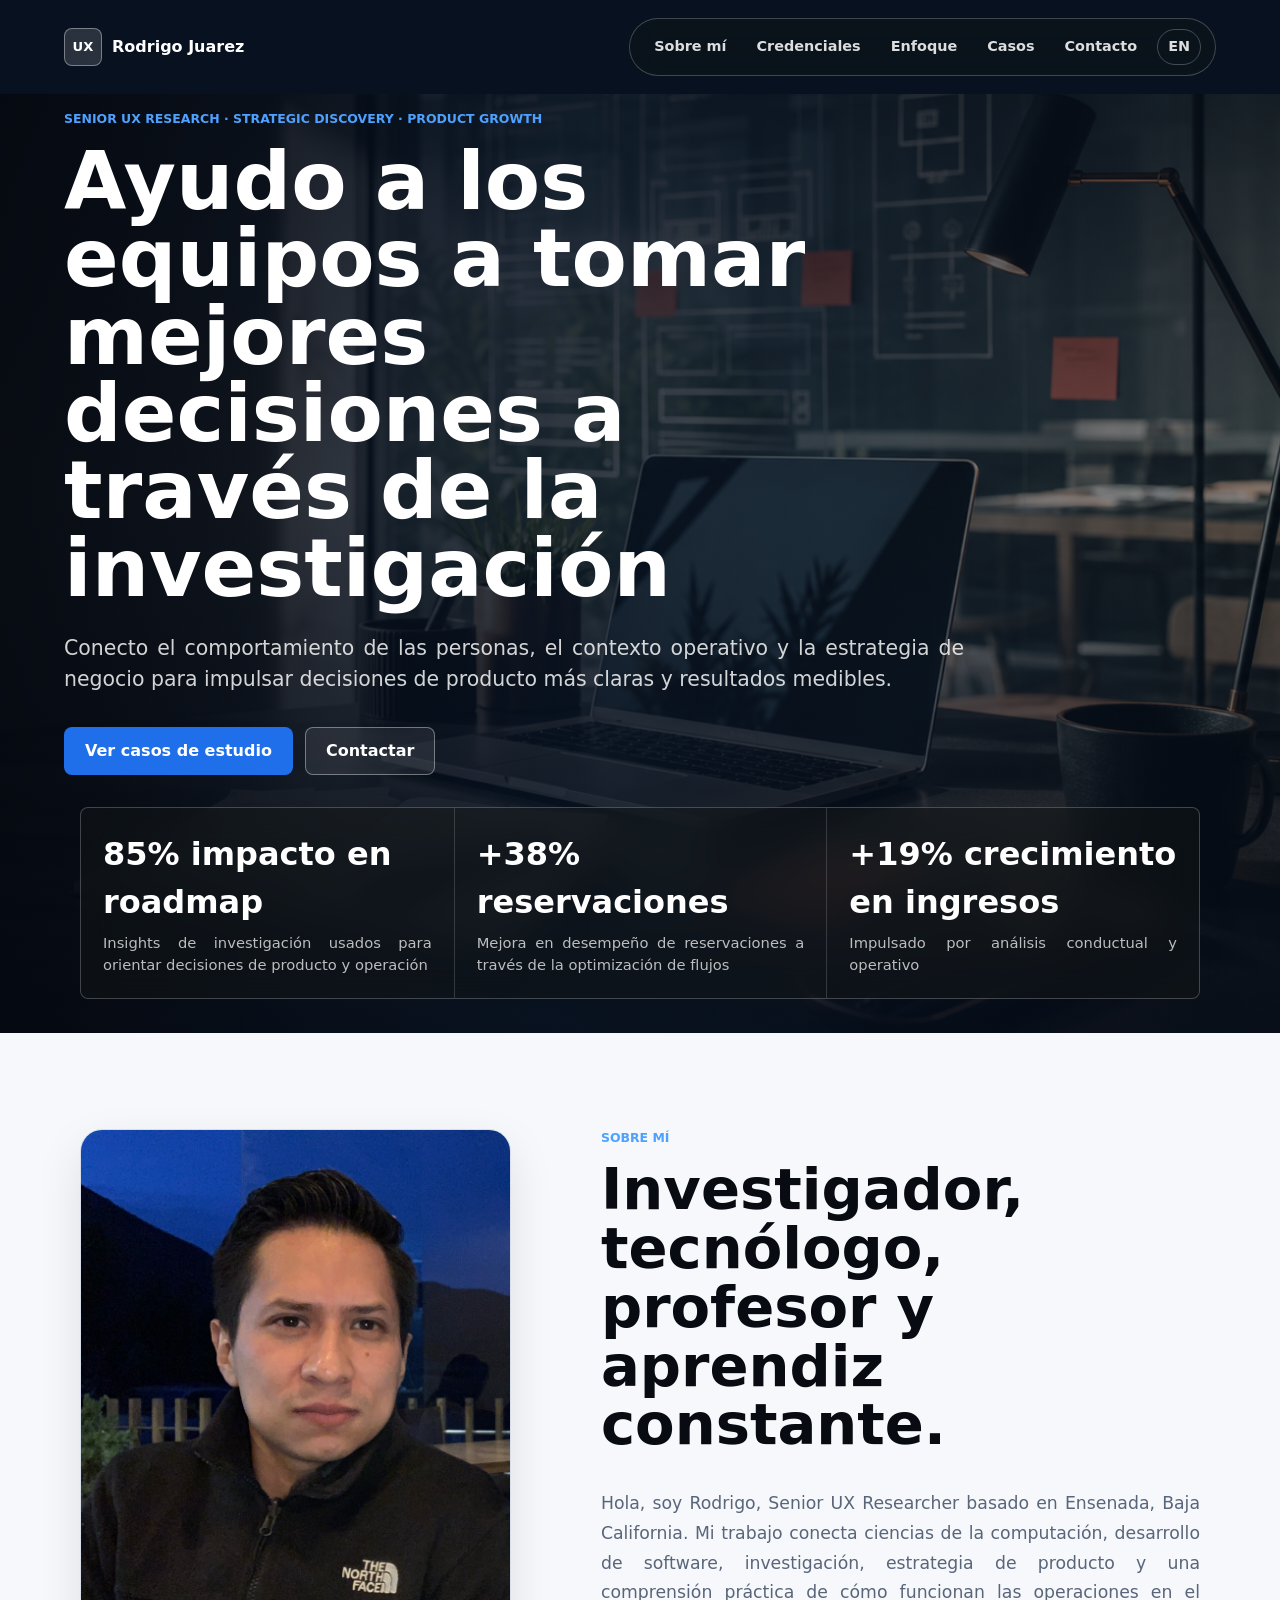
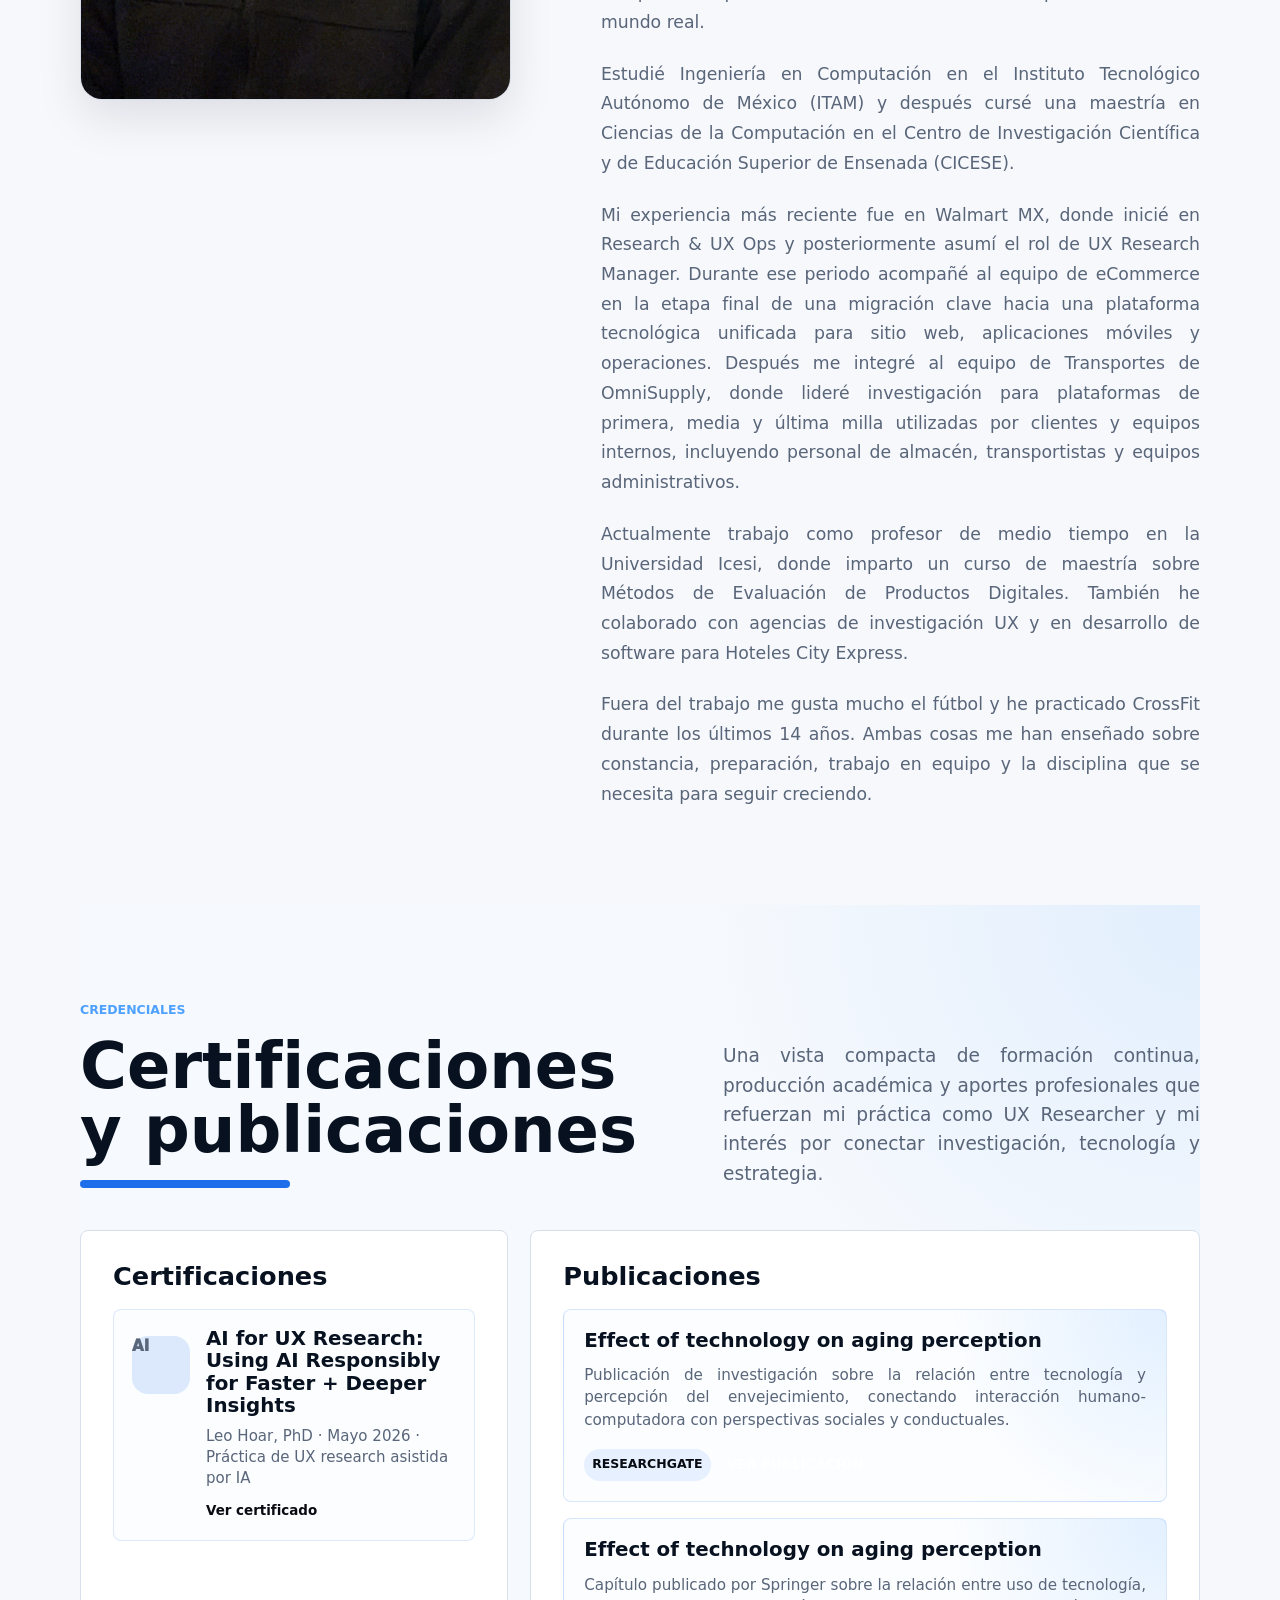
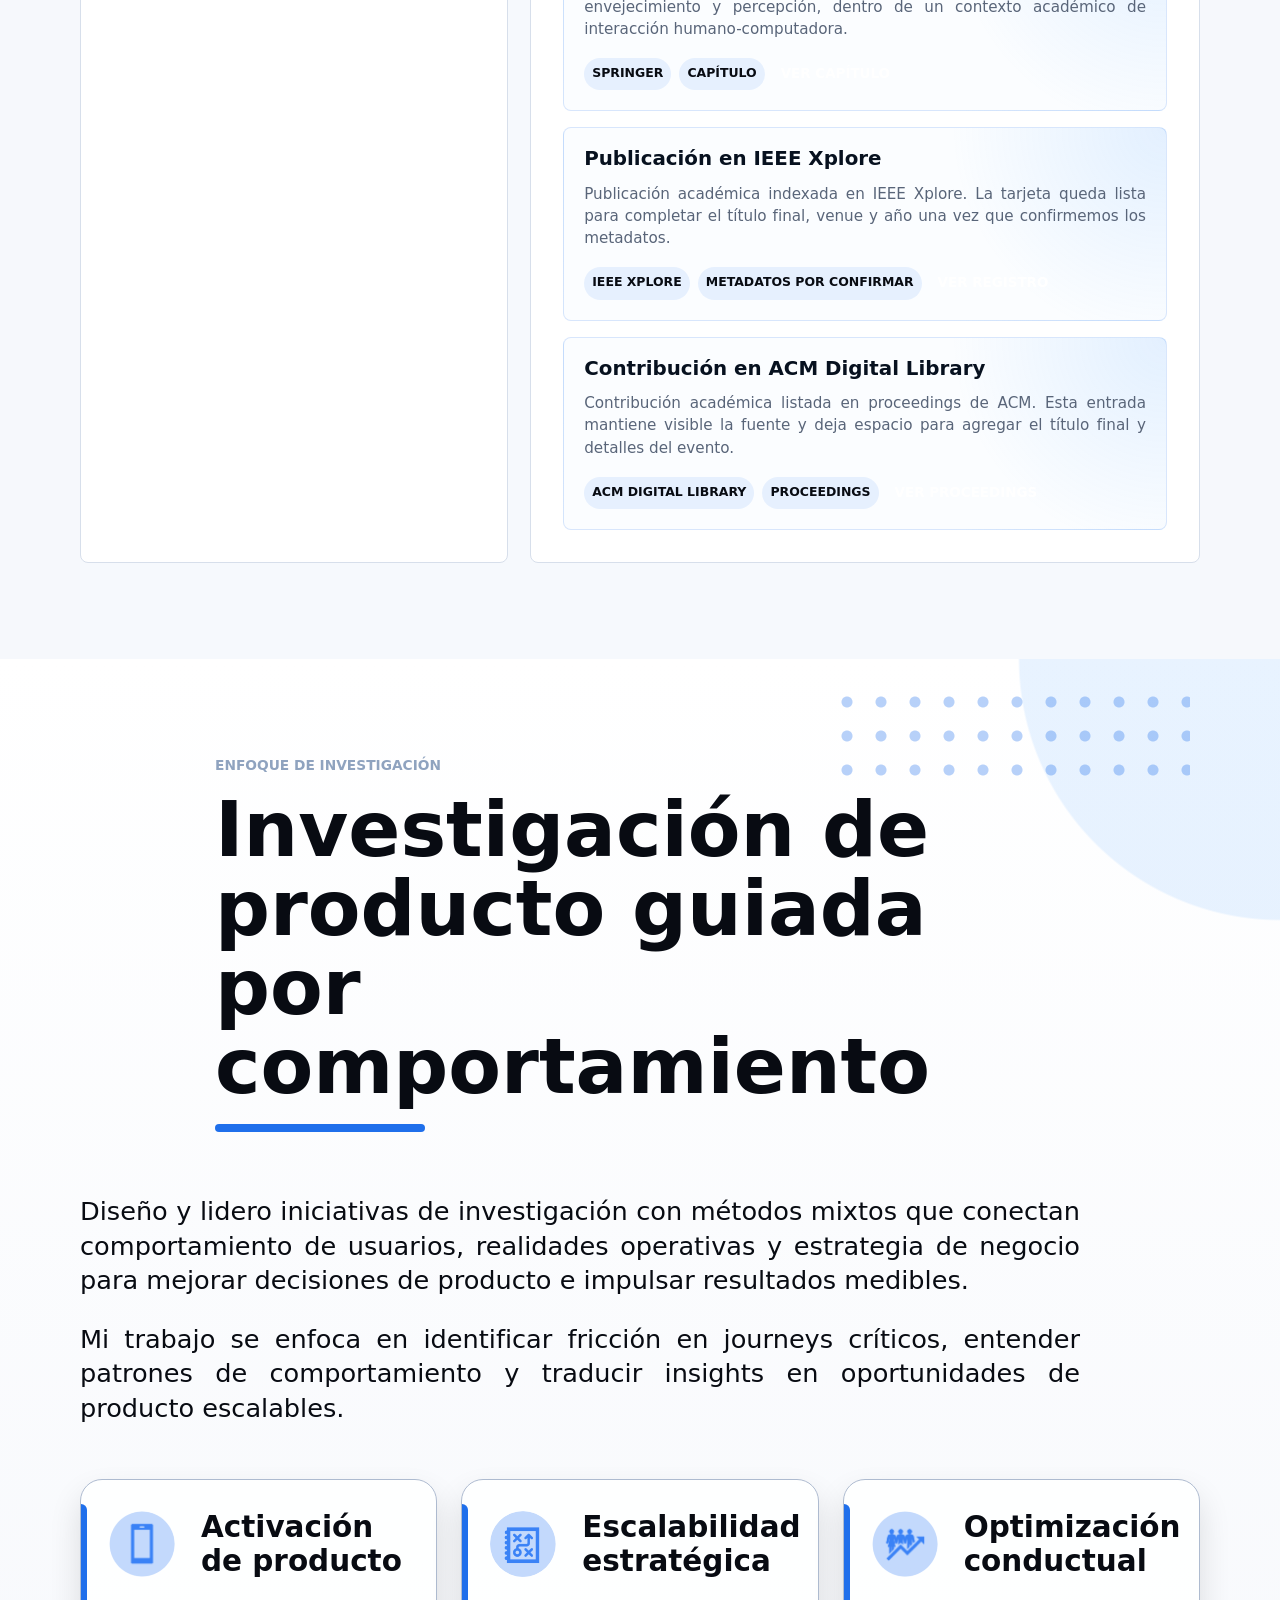
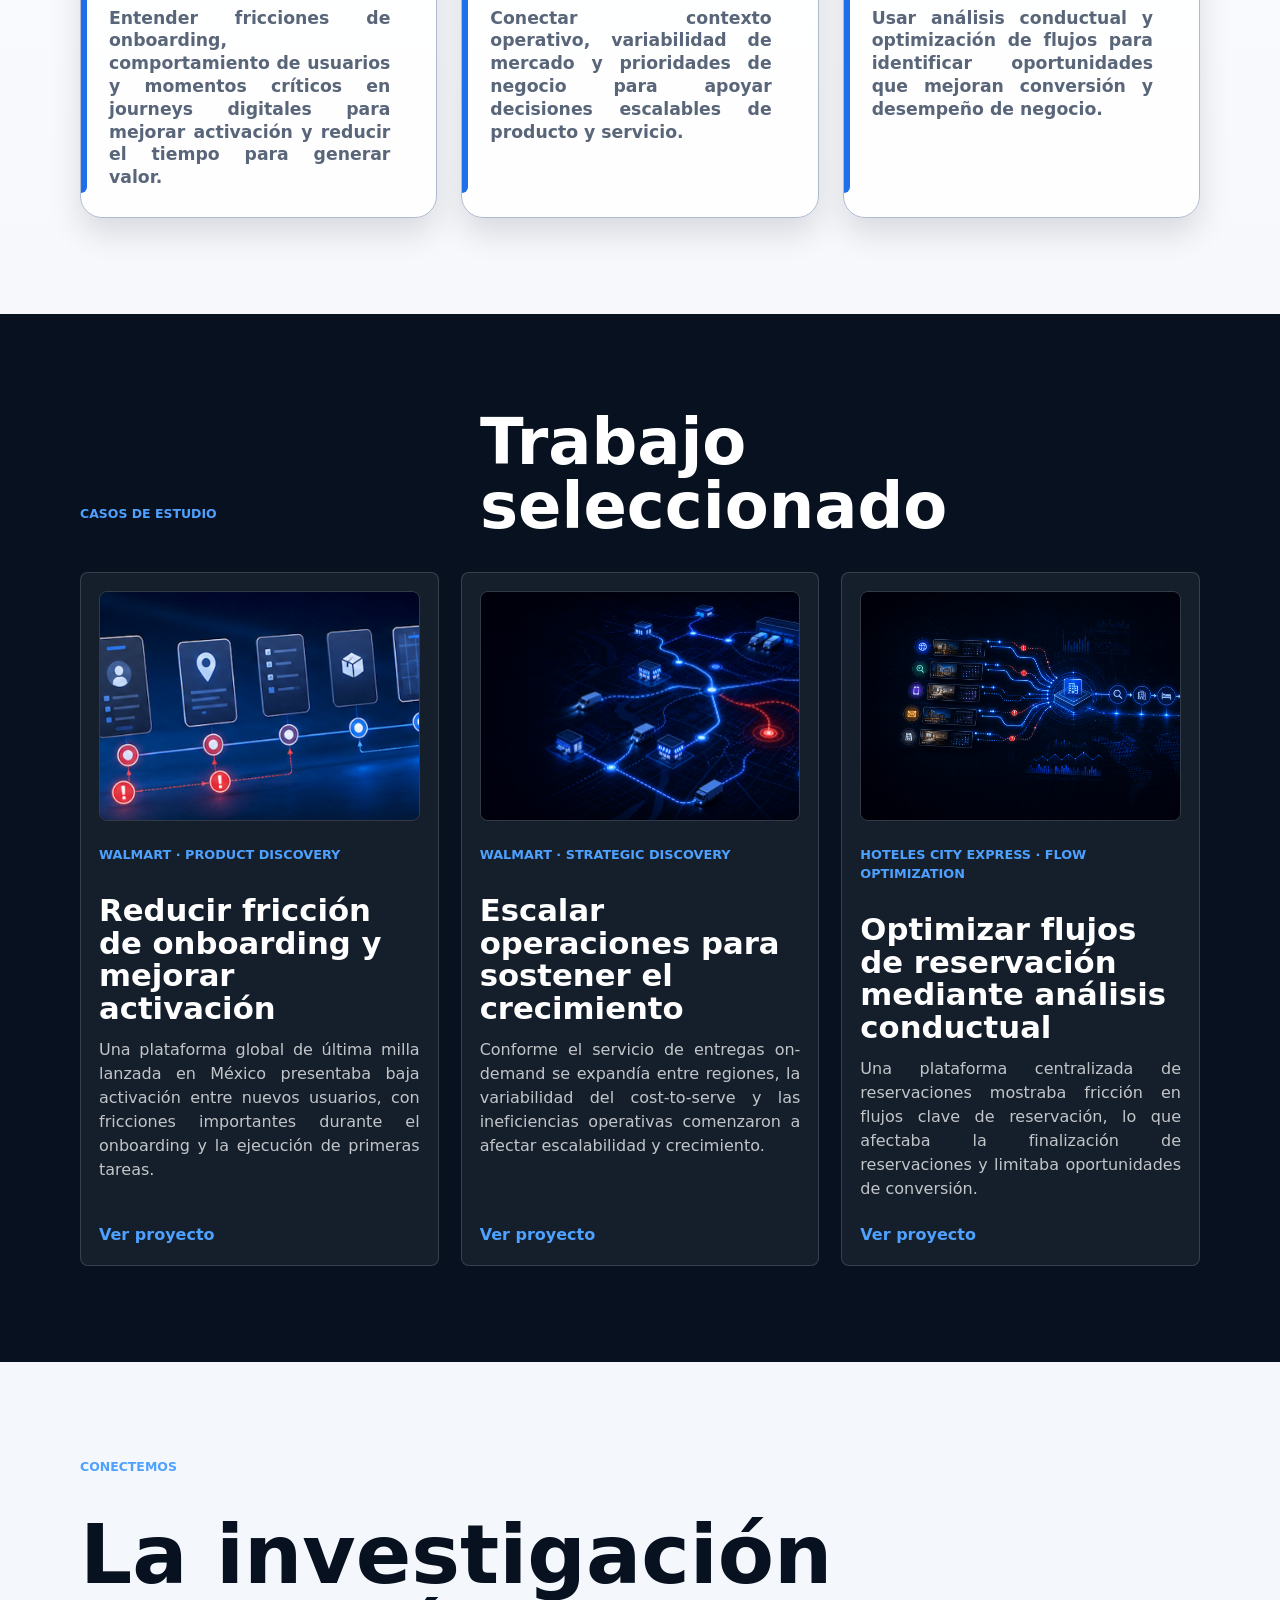
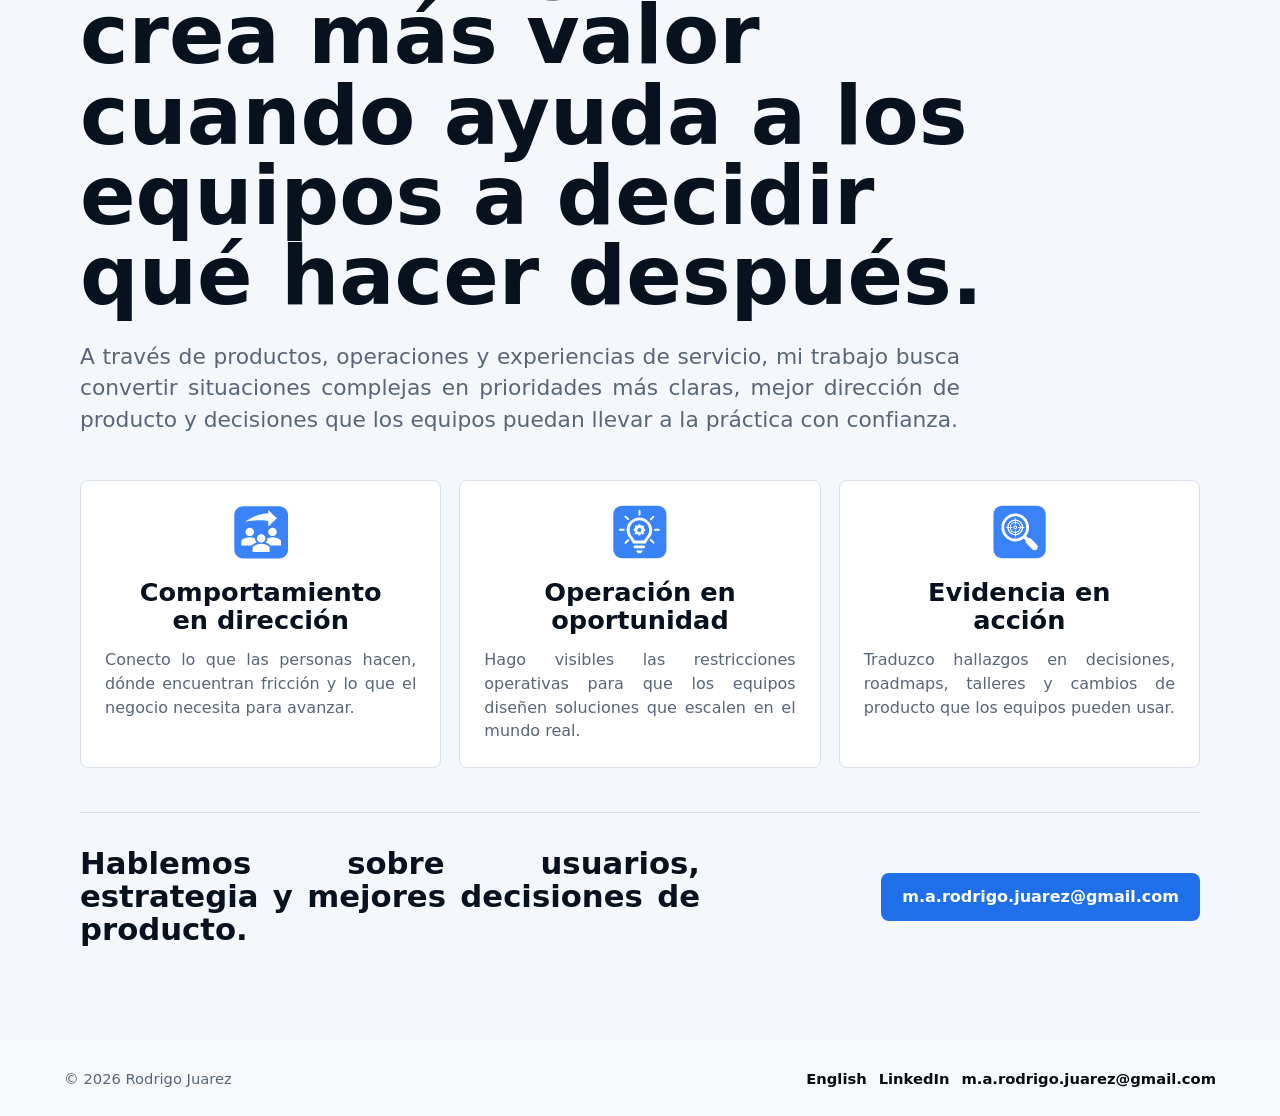
==== commit d302dd1b: "Add files via upload" ====
--- a/index-es.html
+++ b/index-es.html
@@ -19,6 +19,7 @@
         </a>
         <nav class="nav-links" aria-label="Navegación principal">
             <a href="#sobre-mi">Sobre mí</a>
+            <a href="#credenciales">Credenciales</a>
             <a href="#enfoque">Enfoque</a>
             <a href="#casos">Casos</a>
             <a href="#contacto">Contacto</a>
@@ -99,6 +100,102 @@
             </div>
         </section>
 
+        <section class="section credentials-section" id="credenciales">
+            <div class="credentials-header">
+                <div>
+                    <p class="section-kicker">Credenciales</p>
+                    <h2>Certificaciones y publicaciones</h2>
+                    <span class="title-rule" aria-hidden="true"></span>
+                </div>
+                <p>
+                    Una vista compacta de formación continua, producción académica y aportes profesionales que refuerzan
+                    mi práctica como UX Researcher y mi interés por conectar investigación, tecnología y estrategia.
+                </p>
+            </div>
+
+            <div class="credentials-board">
+                <section class="credential-panel" aria-label="Certificaciones">
+                    <h3>Certificaciones</h3>
+                    <div class="credential-list">
+                        <article class="credential-item">
+                            <span class="credential-mark">AI</span>
+                            <div>
+                                <strong>AI for UX Research: Using AI Responsibly for Faster + Deeper Insights</strong>
+                                <span>Leo Hoar, PhD · Mayo 2026 · Práctica de UX research asistida por IA</span>
+                                <a class="credential-link" href="../assets/certifications/certificate-ai-for-ux-research-may-2026.pdf" target="_blank" rel="noreferrer">Ver certificado</a>
+                            </div>
+                        </article>
+                    </div>
+                </section>
+
+                <section class="credential-panel" aria-label="Publicaciones">
+                    <h3>Publicaciones</h3>
+                    <div class="credential-list">
+                        <article class="publication-card">
+                            <div>
+                                <strong>Effect of technology on aging perception</strong>
+                                <p>
+                                    Publicación de investigación sobre la relación entre tecnología y percepción del
+                                    envejecimiento, conectando interacción humano-computadora con perspectivas sociales
+                                    y conductuales.
+                                </p>
+                            </div>
+                            <div class="publication-meta">
+                                <span>ResearchGate</span>
+                                <a href="https://www.researchgate.net/publication/305919692_Effect_of_technology_on_aging_perception" target="_blank" rel="noreferrer">Ver publicación</a>
+                            </div>
+                        </article>
+
+                        <article class="publication-card">
+                            <div>
+                                <strong>Effect of technology on aging perception</strong>
+                                <p>
+                                    Capítulo publicado por Springer sobre la relación entre uso de tecnología,
+                                    envejecimiento y percepción, dentro de un contexto académico de interacción
+                                    humano-computadora.
+                                </p>
+                            </div>
+                            <div class="publication-meta">
+                                <span>Springer</span>
+                                <span>Capítulo</span>
+                                <a href="https://link.springer.com/chapter/10.1007/978-3-319-26410-3_24" target="_blank" rel="noreferrer">Ver capítulo</a>
+                            </div>
+                        </article>
+
+                        <article class="publication-card">
+                            <div>
+                                <strong>Publicación en IEEE Xplore</strong>
+                                <p>
+                                    Publicación académica indexada en IEEE Xplore. La tarjeta queda lista para completar
+                                    el título final, venue y año una vez que confirmemos los metadatos.
+                                </p>
+                            </div>
+                            <div class="publication-meta">
+                                <span>IEEE Xplore</span>
+                                <span>Metadatos por confirmar</span>
+                                <a href="https://ieeexplore.ieee.org/document/6679813" target="_blank" rel="noreferrer">Ver registro</a>
+                            </div>
+                        </article>
+
+                        <article class="publication-card">
+                            <div>
+                                <strong>Contribución en ACM Digital Library</strong>
+                                <p>
+                                    Contribución académica listada en proceedings de ACM. Esta entrada mantiene visible
+                                    la fuente y deja espacio para agregar el título final y detalles del evento.
+                                </p>
+                            </div>
+                            <div class="publication-meta">
+                                <span>ACM Digital Library</span>
+                                <span>Proceedings</span>
+                                <a href="https://dl.acm.org/doi/proceedings/10.1145/2212776?tocHeading=heading7" target="_blank" rel="noreferrer">Ver proceedings</a>
+                            </div>
+                        </article>
+                    </div>
+                </section>
+            </div>
+        </section>
+
         <section class="section research-overview" id="enfoque">
             <div class="overview-header">
                 <p class="section-kicker">Enfoque de investigación</p>
--- a/styles.css
+++ b/styles.css
@@ -149,9 +149,11 @@
     text-transform: uppercase;
 }
 
-.index-page main p {
+.index-page main p:not(.eyebrow):not(.section-kicker),
+.index-page .hero-stats span {
     text-align: justify;
     text-align-last: auto;
+    text-justify: inter-word;
     hyphens: auto;
 }
 
@@ -314,6 +316,155 @@
 
 .about-copy p {
     margin: 0;
+}
+
+.credentials-section {
+    display: grid;
+    gap: 42px;
+    background:
+        radial-gradient(circle at 100% 0%, rgba(78, 161, 255, 0.12), transparent 28%),
+        #f6f9fd;
+}
+
+.credentials-header {
+    display: grid;
+    grid-template-columns: minmax(0, 0.95fr) minmax(300px, 0.8fr);
+    gap: clamp(28px, 6vw, 78px);
+    align-items: end;
+}
+
+.credentials-header h2 {
+    max-width: 760px;
+    color: var(--forest);
+}
+
+.credentials-header p:last-child {
+    margin: 0;
+    color: var(--muted);
+    font-size: clamp(1rem, 1.45vw, 1.18rem);
+    line-height: 1.58;
+}
+
+.credentials-board {
+    display: grid;
+    grid-template-columns: minmax(280px, 0.78fr) minmax(0, 1.22fr);
+    gap: 22px;
+}
+
+.credential-panel {
+    display: grid;
+    align-content: start;
+    gap: 18px;
+    padding: clamp(22px, 3vw, 32px);
+    border: 1px solid #d7dfeb;
+    border-radius: 8px;
+    background: #ffffff;
+}
+
+.credential-panel h3 {
+    margin: 0;
+    color: var(--forest);
+    font-size: clamp(1.35rem, 2vw, 1.9rem);
+    line-height: 1.08;
+}
+
+.credential-list {
+    display: grid;
+    gap: 16px;
+}
+
+.credential-item {
+    display: grid;
+    grid-template-columns: 58px minmax(0, 1fr);
+    gap: 16px;
+    align-items: start;
+    padding: 18px;
+    border: 1px solid rgba(31, 111, 235, 0.14);
+    border-radius: 8px;
+    background: #fbfdff;
+}
+
+.credential-mark {
+    display: inline-grid;
+    width: 58px;
+    height: 58px;
+    place-items: center;
+    border-radius: 16px;
+    background: rgba(31, 111, 235, 0.14);
+    color: var(--blue);
+    font-size: 1rem;
+    font-weight: 950;
+}
+
+.credential-item strong,
+.publication-card strong {
+    display: block;
+    color: var(--forest);
+    font-size: clamp(1.05rem, 1.55vw, 1.38rem);
+    line-height: 1.14;
+}
+
+.credential-item span {
+    display: block;
+    margin-top: 8px;
+    color: var(--muted);
+    font-size: 0.94rem;
+    line-height: 1.4;
+}
+
+.credential-link,
+.publication-meta a {
+    display: inline-flex;
+    width: fit-content;
+    align-items: center;
+    margin-top: 12px;
+    color: var(--blue);
+    font-size: 0.84rem;
+    font-weight: 900;
+    text-decoration: none;
+}
+
+.publication-card {
+    display: grid;
+    min-height: 176px;
+    align-content: space-between;
+    padding: 20px;
+    border: 1px solid rgba(31, 111, 235, 0.16);
+    border-radius: 8px;
+    background:
+        radial-gradient(circle at 100% 0%, rgba(78, 161, 255, 0.14), transparent 34%),
+        #fbfdff;
+}
+
+.publication-card p {
+    margin: 12px 0 0;
+    color: var(--muted);
+    font-size: 0.95rem;
+    line-height: 1.46;
+}
+
+.publication-meta {
+    display: flex;
+    flex-wrap: wrap;
+    gap: 8px;
+    margin-top: 18px;
+    color: var(--blue);
+    font-size: 0.78rem;
+    font-weight: 900;
+    text-transform: uppercase;
+}
+
+.publication-meta span,
+.publication-meta a {
+    padding: 6px 8px;
+    border-radius: 999px;
+    background: rgba(31, 111, 235, 0.09);
+}
+
+.publication-meta a {
+    margin-top: 0;
+    background: var(--blue);
+    color: #fff;
 }
 
 .research-overview {
@@ -2089,11 +2240,12 @@
 }
 
 .closing-icon {
-    display: inline-flex;
+    display: flex;
     width: 54px;
     height: 54px;
     align-items: center;
     justify-content: center;
+    margin: 0 auto;
 }
 
 .closing-icon img {
@@ -2104,10 +2256,11 @@
 
 .closing-grid h3 {
     max-width: 260px;
-    margin: 54px 0 14px;
+    margin: 20px auto 14px;
     color: var(--forest);
     font-size: clamp(1.35rem, 2vw, 1.9rem);
     line-height: 1.08;
+    text-align: center;
 }
 
 .closing-grid p {
@@ -2175,6 +2328,8 @@
 
     .hero-stats,
     .about-section,
+    .credentials-header,
+    .credentials-board,
     .case-list,
     .case-study-grid,
     .immersive-hero,
@@ -2364,6 +2519,10 @@
     .capability-icon {
         width: 56px;
         height: 56px;
+    }
+
+    .credential-item {
+        grid-template-columns: 1fr;
     }
 
 
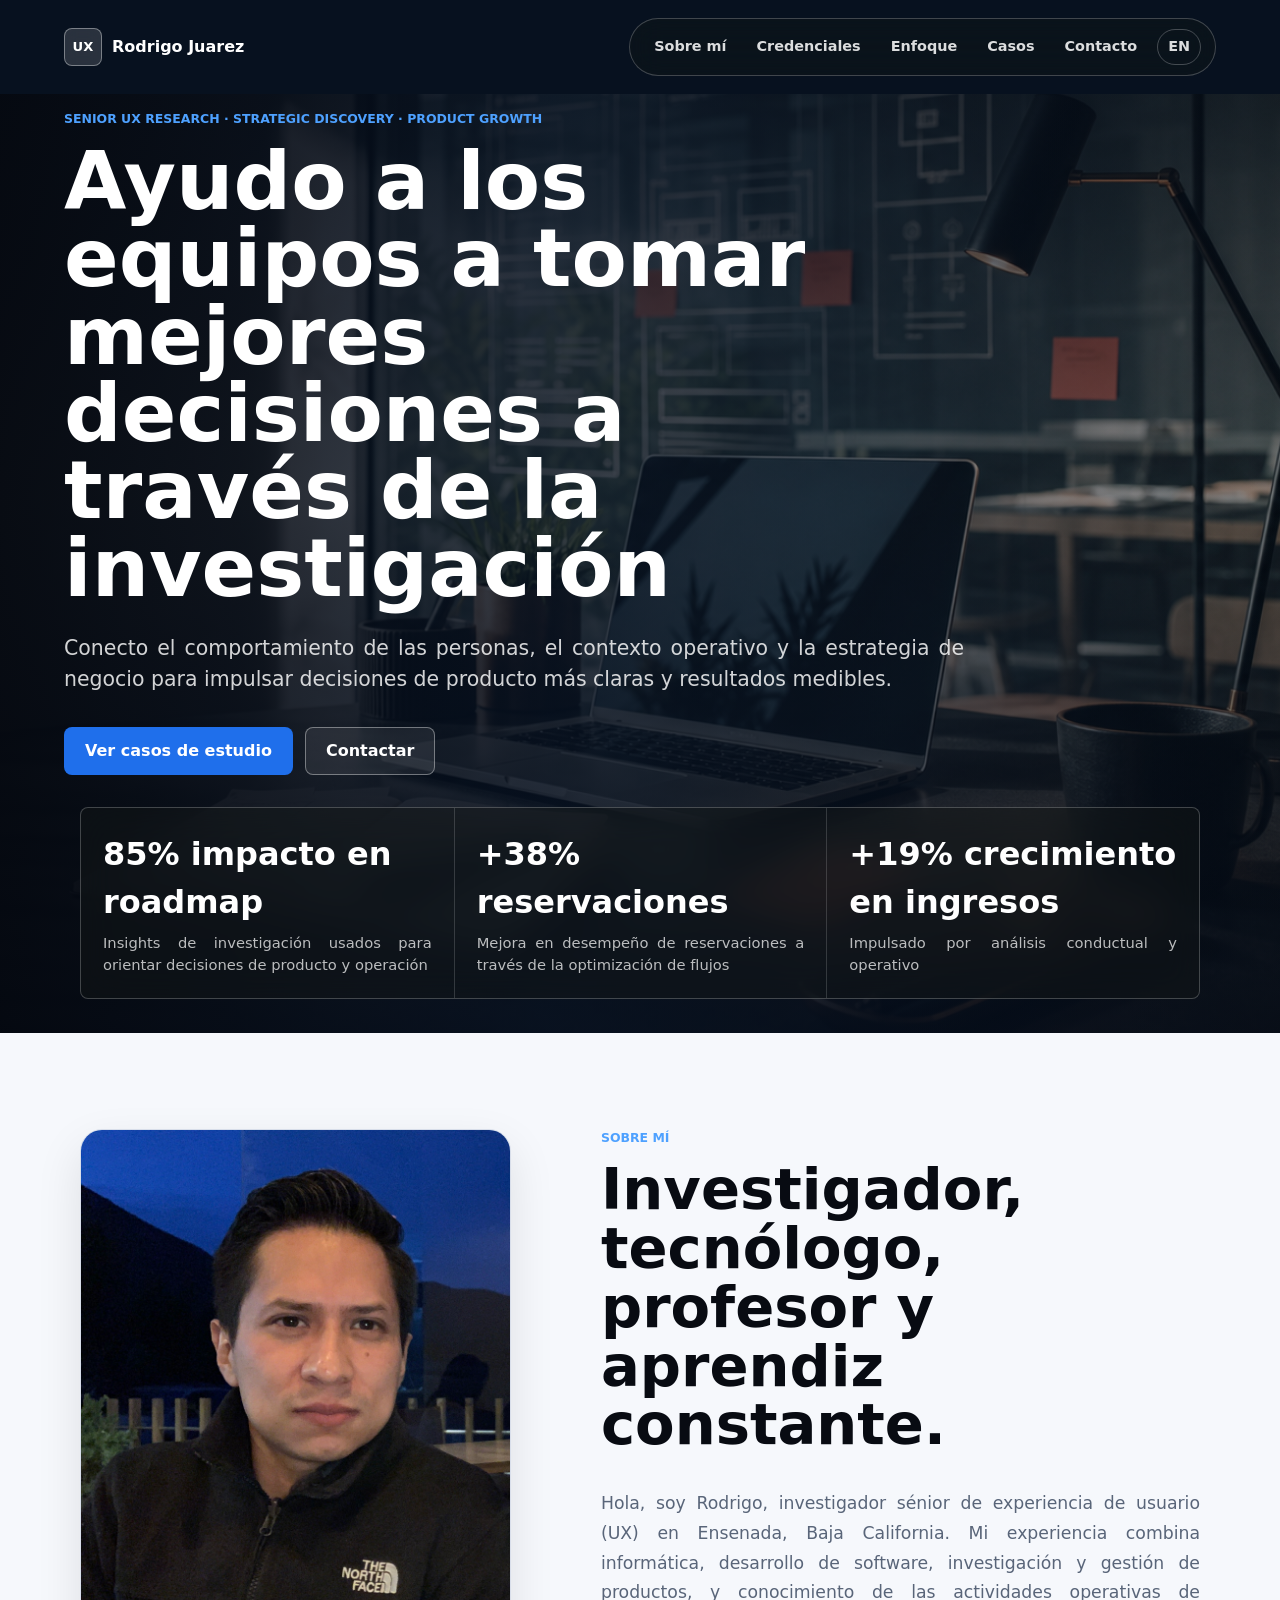
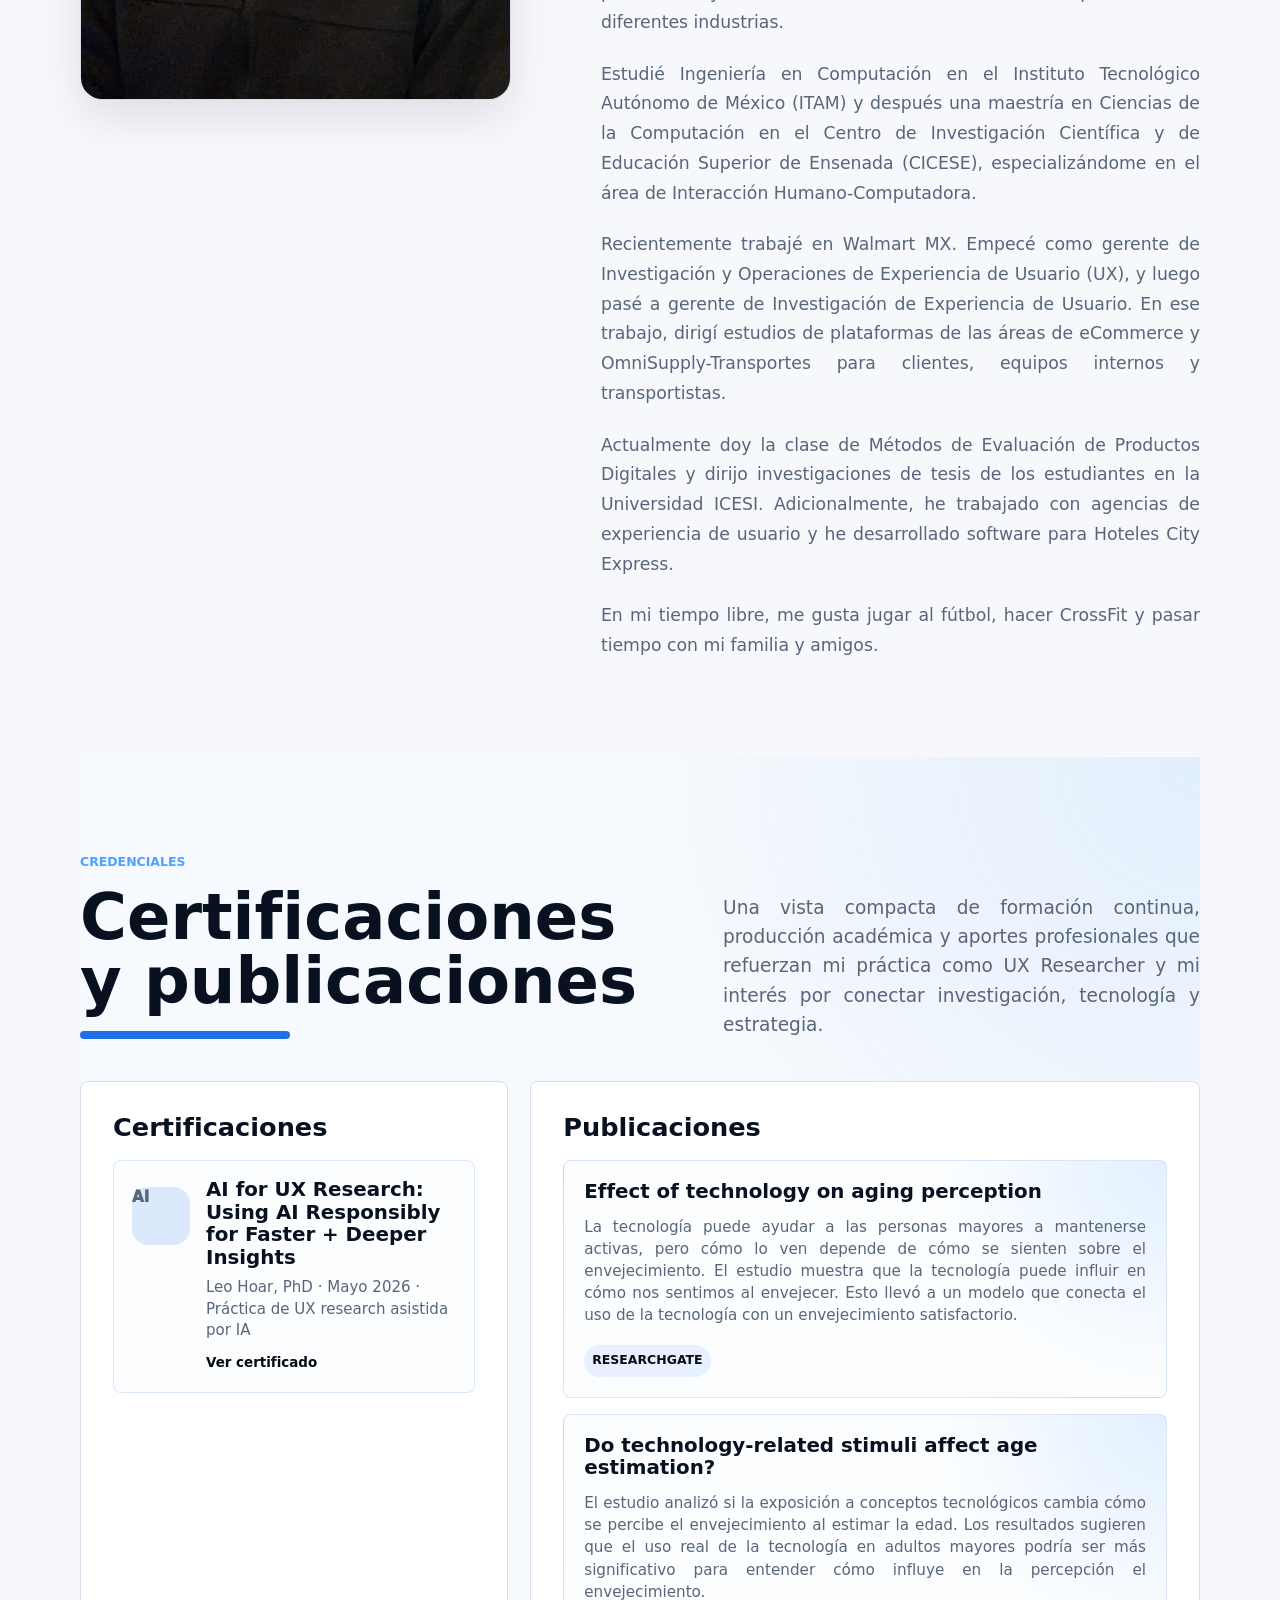
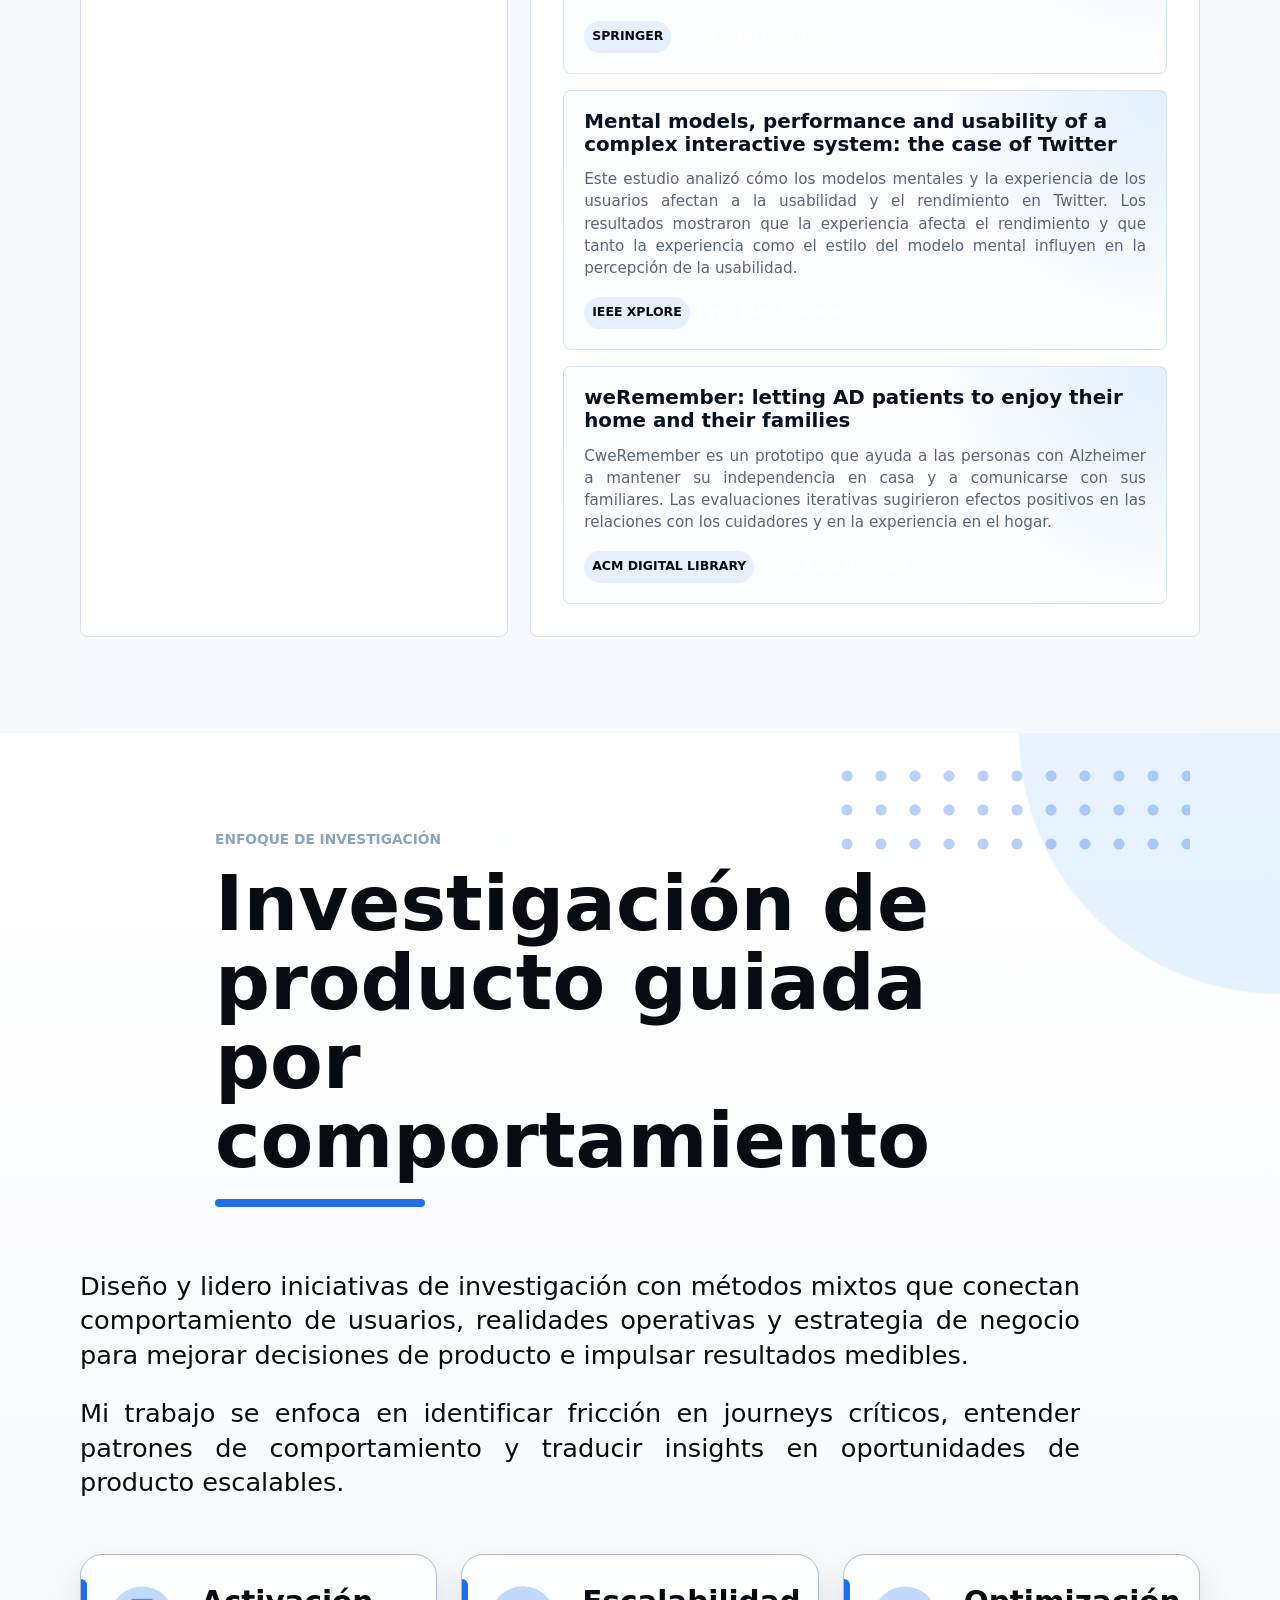
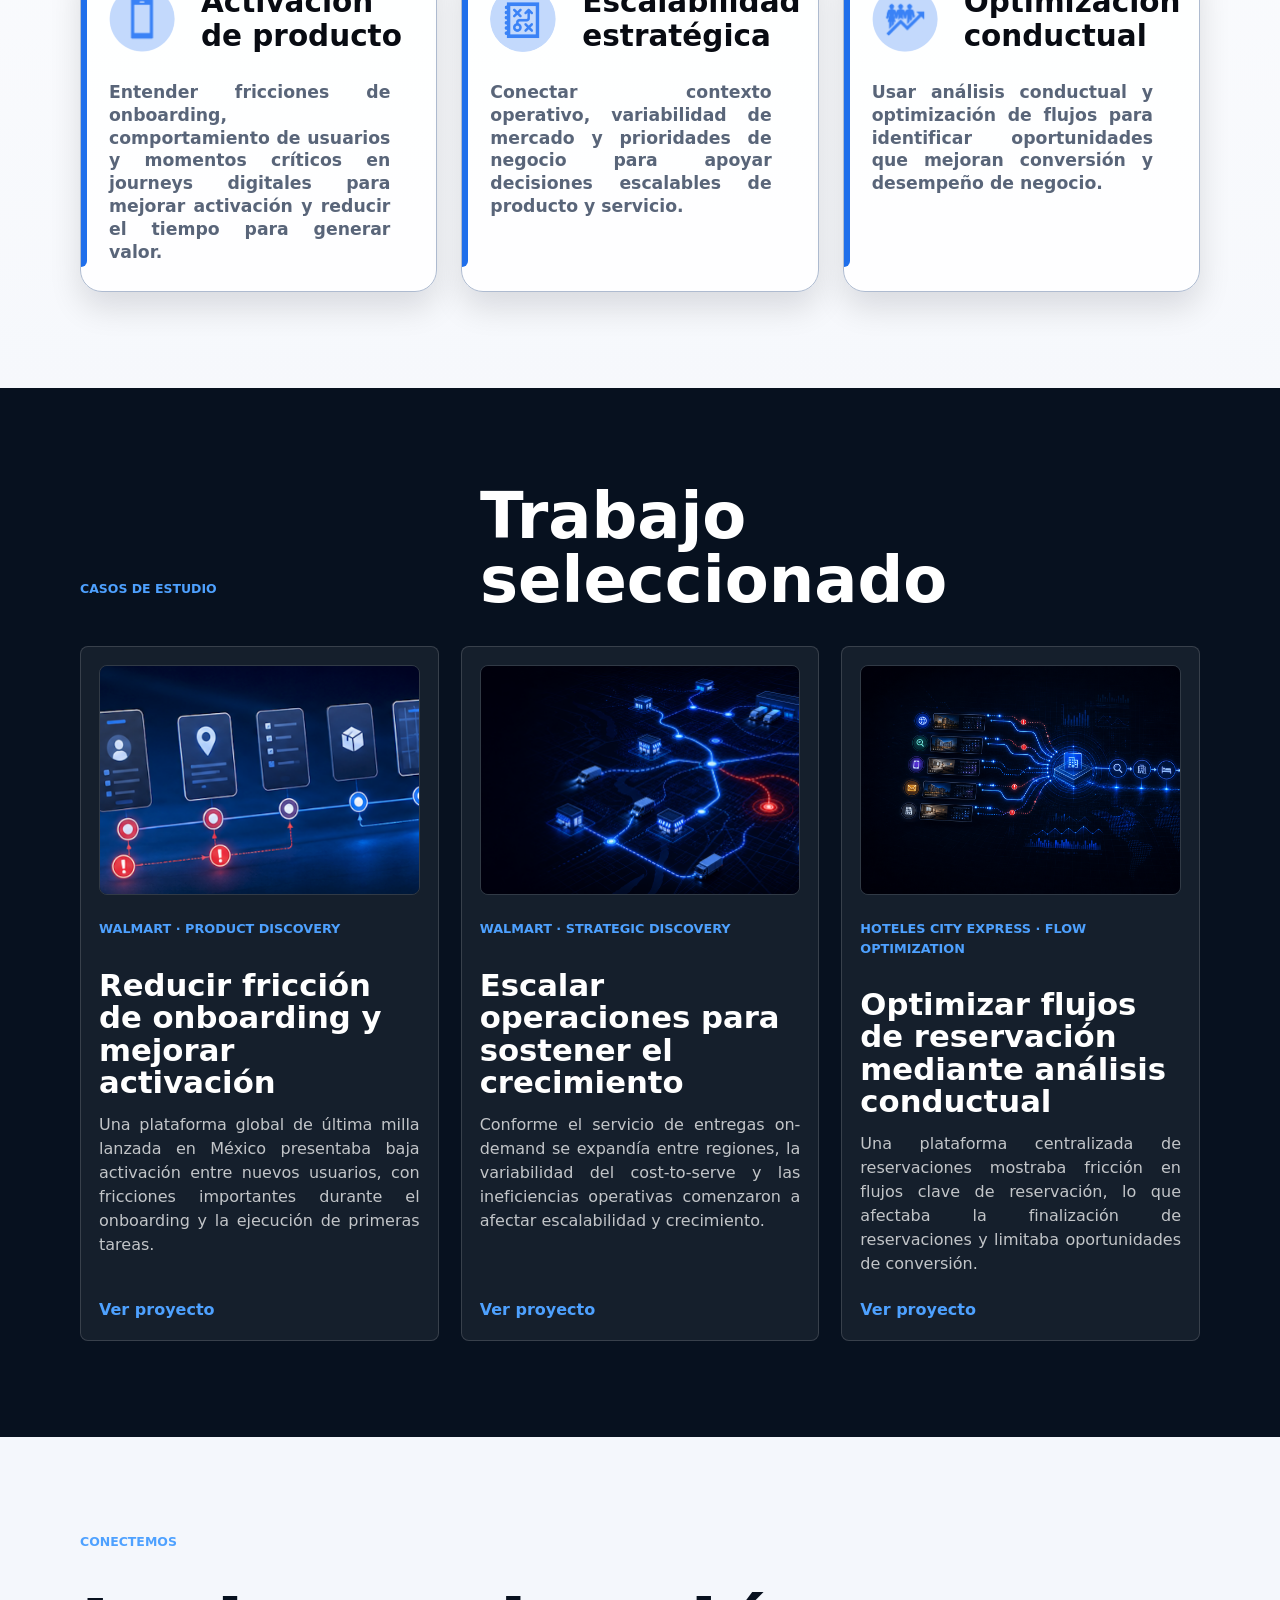
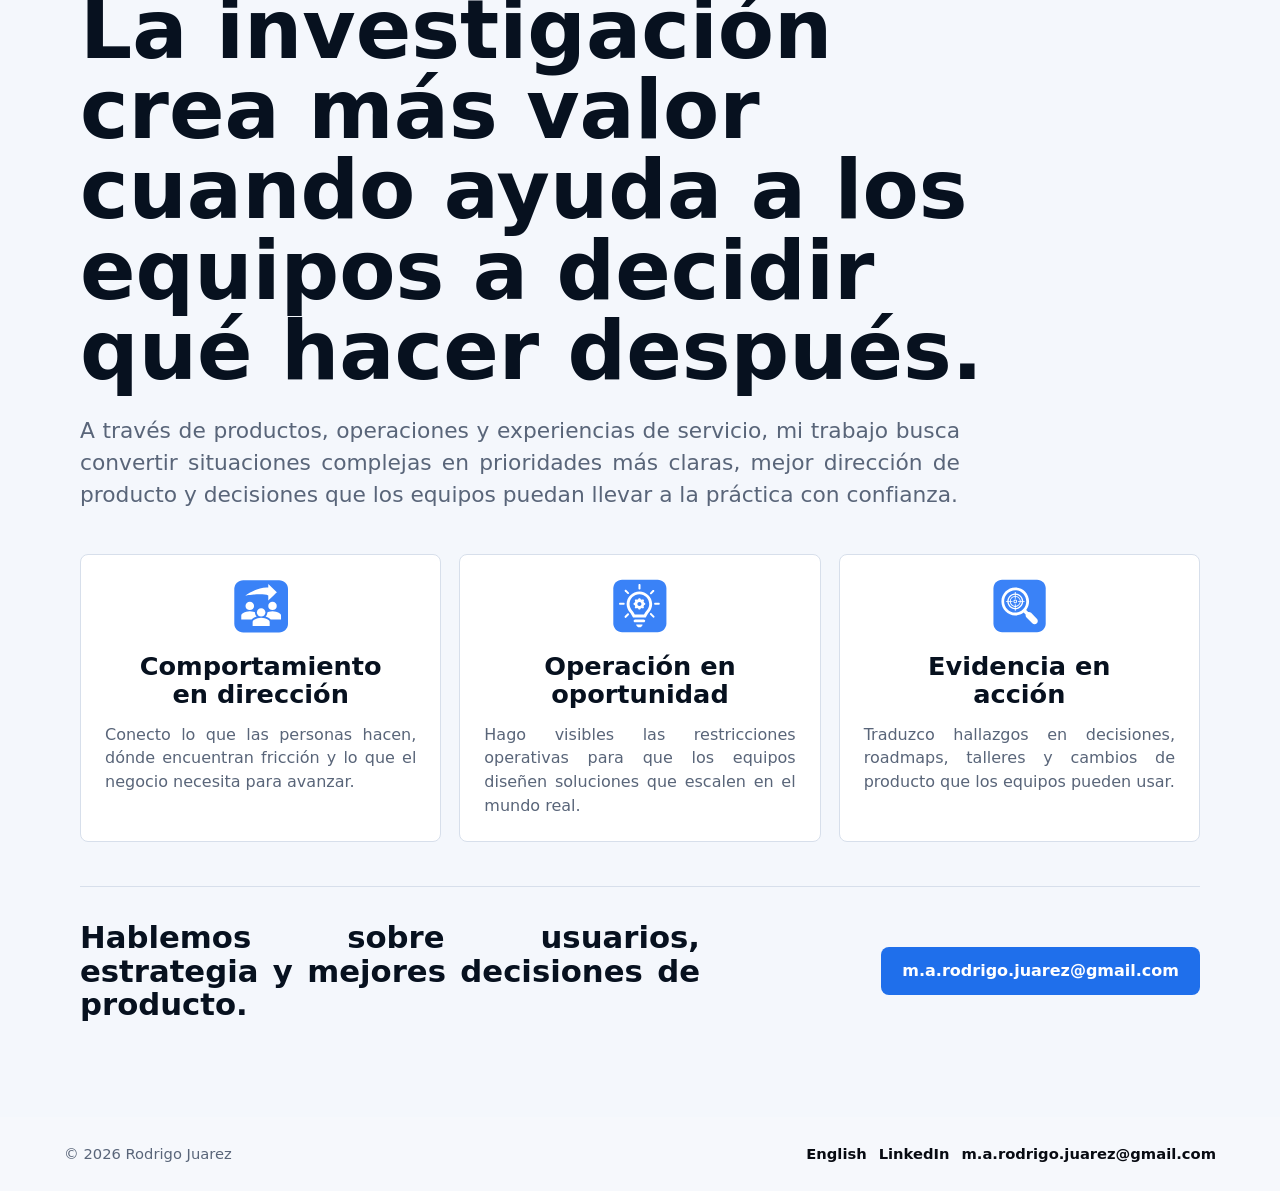
==== commit 6b0b359c: "Revise biography and publication details in index-es.html Updated personal and professional informat" ====
--- a/index-es.html
+++ b/index-es.html
@@ -68,33 +68,28 @@
                 <h2>Investigador, tecnólogo, profesor y aprendiz constante.</h2>
                 <div class="about-copy">
                     <p>
-                        Hola, soy Rodrigo, Senior UX Researcher basado en Ensenada, Baja California. Mi trabajo conecta
-                        ciencias de la computación, desarrollo de software, investigación, estrategia de producto y una
-                        comprensión práctica de cómo funcionan las operaciones en el mundo real.
-                    </p>
-                    <p>
-                        Estudié Ingeniería en Computación en el Instituto Tecnológico Autónomo de México (ITAM) y
-                        después cursé una maestría en Ciencias de la Computación en el Centro de Investigación
-                        Científica y de Educación Superior de Ensenada (CICESE).
-                    </p>
-                    <p>
-                        Mi experiencia más reciente fue en Walmart MX, donde inicié en Research & UX Ops y
-                        posteriormente asumí el rol de UX Research Manager. Durante ese periodo acompañé al equipo de
-                        eCommerce en la etapa final de una migración clave hacia una plataforma tecnológica unificada
-                        para sitio web, aplicaciones móviles y operaciones. Después me integré al equipo de Transportes
-                        de OmniSupply, donde lideré investigación para plataformas de primera, media y última milla
-                        utilizadas por clientes y equipos internos, incluyendo personal de almacén, transportistas y
-                        equipos administrativos.
-                    </p>
-                    <p>
-                        Actualmente trabajo como profesor de medio tiempo en la Universidad Icesi, donde imparto un
-                        curso de maestría sobre Métodos de Evaluación de Productos Digitales. También he colaborado con
-                        agencias de investigación UX y en desarrollo de software para Hoteles City Express.
-                    </p>
-                    <p>
-                        Fuera del trabajo me gusta mucho el fútbol y he practicado CrossFit durante los últimos 14 años.
-                        Ambas cosas me han enseñado sobre constancia, preparación, trabajo en equipo y la disciplina que
-                        se necesita para seguir creciendo.
+                        Hola, soy Rodrigo, investigador sénior de experiencia de usuario (UX) en Ensenada, Baja California. 
+                        Mi experiencia combina informática, desarrollo de software, investigación y gestión de productos,
+                        y conocimiento de las actividades operativas de diferentes industrias.
+                    </p>
+                    <p>
+                        Estudié Ingeniería en Computación en el Instituto Tecnológico Autónomo de México (ITAM) y después
+                        una maestría en Ciencias de la Computación en el Centro de Investigación Científica y de Educación
+                        Superior de Ensenada (CICESE), especializándome en el área de Interacción Humano-Computadora.
+                    </p>
+                    <p>
+                       Recientemente trabajé en Walmart MX. Empecé como gerente de Investigación y Operaciones de Experiencia 
+                       de Usuario (UX), y luego pasé a gerente de Investigación de Experiencia de Usuario. En ese trabajo, 
+                        dirigí estudios de plataformas de las áreas de eCommerce y OmniSupply-Transportes para clientes, equipos internos
+                         y transportistas.
+                    </p>
+                    <p>
+                        Actualmente doy la clase de Métodos de Evaluación de Productos Digitales y dirijo investigaciones de tesis 
+                        de los estudiantes en la Universidad ICESI. Adicionalmente, he trabajado con agencias de experiencia de usuario y
+                        he desarrollado software para Hoteles City Express.
+                    </p>
+                    <p>
+                        En mi tiempo libre, me gusta jugar al fútbol, hacer CrossFit y pasar tiempo con mi familia y amigos. 
                     </p>
                 </div>
             </div>
@@ -135,9 +130,9 @@
                             <div>
                                 <strong>Effect of technology on aging perception</strong>
                                 <p>
-                                    Publicación de investigación sobre la relación entre tecnología y percepción del
-                                    envejecimiento, conectando interacción humano-computadora con perspectivas sociales
-                                    y conductuales.
+                                    La tecnología puede ayudar a las personas mayores a mantenerse activas, pero cómo lo ven depende de cómo se sienten sobre el envejecimiento. 
+                                    El estudio muestra que la tecnología puede influir en cómo nos sentimos al envejecer. Esto llevó a un modelo que conecta el uso de la tecnología 
+                                    con un envejecimiento satisfactorio.
                                 </p>
                             </div>
                             <div class="publication-meta">
@@ -148,47 +143,45 @@
 
                         <article class="publication-card">
                             <div>
-                                <strong>Effect of technology on aging perception</strong>
+                                <strong>Do technology-related stimuli affect age estimation?</strong>
                                 <p>
-                                    Capítulo publicado por Springer sobre la relación entre uso de tecnología,
-                                    envejecimiento y percepción, dentro de un contexto académico de interacción
-                                    humano-computadora.
+                                    El estudio analizó si la exposición a conceptos tecnológicos cambia cómo se percibe el envejecimiento al estimar la edad. 
+                                    Los resultados sugieren que el uso real de la tecnología en adultos mayores podría ser más significativo para entender cómo 
+                                    influye en la percepción el envejecimiento.
                                 </p>
                             </div>
                             <div class="publication-meta">
                                 <span>Springer</span>
-                                <span>Capítulo</span>
-                                <a href="https://link.springer.com/chapter/10.1007/978-3-319-26410-3_24" target="_blank" rel="noreferrer">Ver capítulo</a>
+                                <a href="https://link.springer.com/chapter/10.1007/978-3-319-26410-3_24" target="_blank" rel="noreferrer">Ver publicación</a>
                             </div>
                         </article>
 
                         <article class="publication-card">
                             <div>
-                                <strong>Publicación en IEEE Xplore</strong>
+                                <strong>Mental models, performance and usability of a complex interactive system: the case of Twitter</strong>
                                 <p>
-                                    Publicación académica indexada en IEEE Xplore. La tarjeta queda lista para completar
-                                    el título final, venue y año una vez que confirmemos los metadatos.
+                                    Este estudio analizó cómo los modelos mentales y la experiencia de los usuarios afectan a la usabilidad y el rendimiento en Twitter. 
+                                    Los resultados mostraron que la experiencia afecta el rendimiento y que tanto la experiencia como el estilo del modelo mental influyen 
+                                    en la percepción de la usabilidad.
                                 </p>
                             </div>
                             <div class="publication-meta">
                                 <span>IEEE Xplore</span>
-                                <span>Metadatos por confirmar</span>
-                                <a href="https://ieeexplore.ieee.org/document/6679813" target="_blank" rel="noreferrer">Ver registro</a>
+                                <a href="https://ieeexplore.ieee.org/document/6679813" target="_blank" rel="noreferrer">Ver publicación</a>
                             </div>
                         </article>
 
                         <article class="publication-card">
                             <div>
-                                <strong>Contribución en ACM Digital Library</strong>
+                                <strong>weRemember: letting AD patients to enjoy their home and their families</strong>
                                 <p>
-                                    Contribución académica listada en proceedings de ACM. Esta entrada mantiene visible
-                                    la fuente y deja espacio para agregar el título final y detalles del evento.
+                                    CweRemember es un prototipo que ayuda a las personas con Alzheimer a mantener su independencia en casa y a comunicarse con sus familiares. 
+                                    Las evaluaciones iterativas sugirieron efectos positivos en las relaciones con los cuidadores y en la experiencia en el hogar.
                                 </p>
                             </div>
                             <div class="publication-meta">
                                 <span>ACM Digital Library</span>
-                                <span>Proceedings</span>
-                                <a href="https://dl.acm.org/doi/proceedings/10.1145/2212776?tocHeading=heading7" target="_blank" rel="noreferrer">Ver proceedings</a>
+                                <a href="https://dl.acm.org/doi/10.1145/2212776.2212436" target="_blank" rel="noreferrer">Ver publicación</a>
                             </div>
                         </article>
                     </div>
